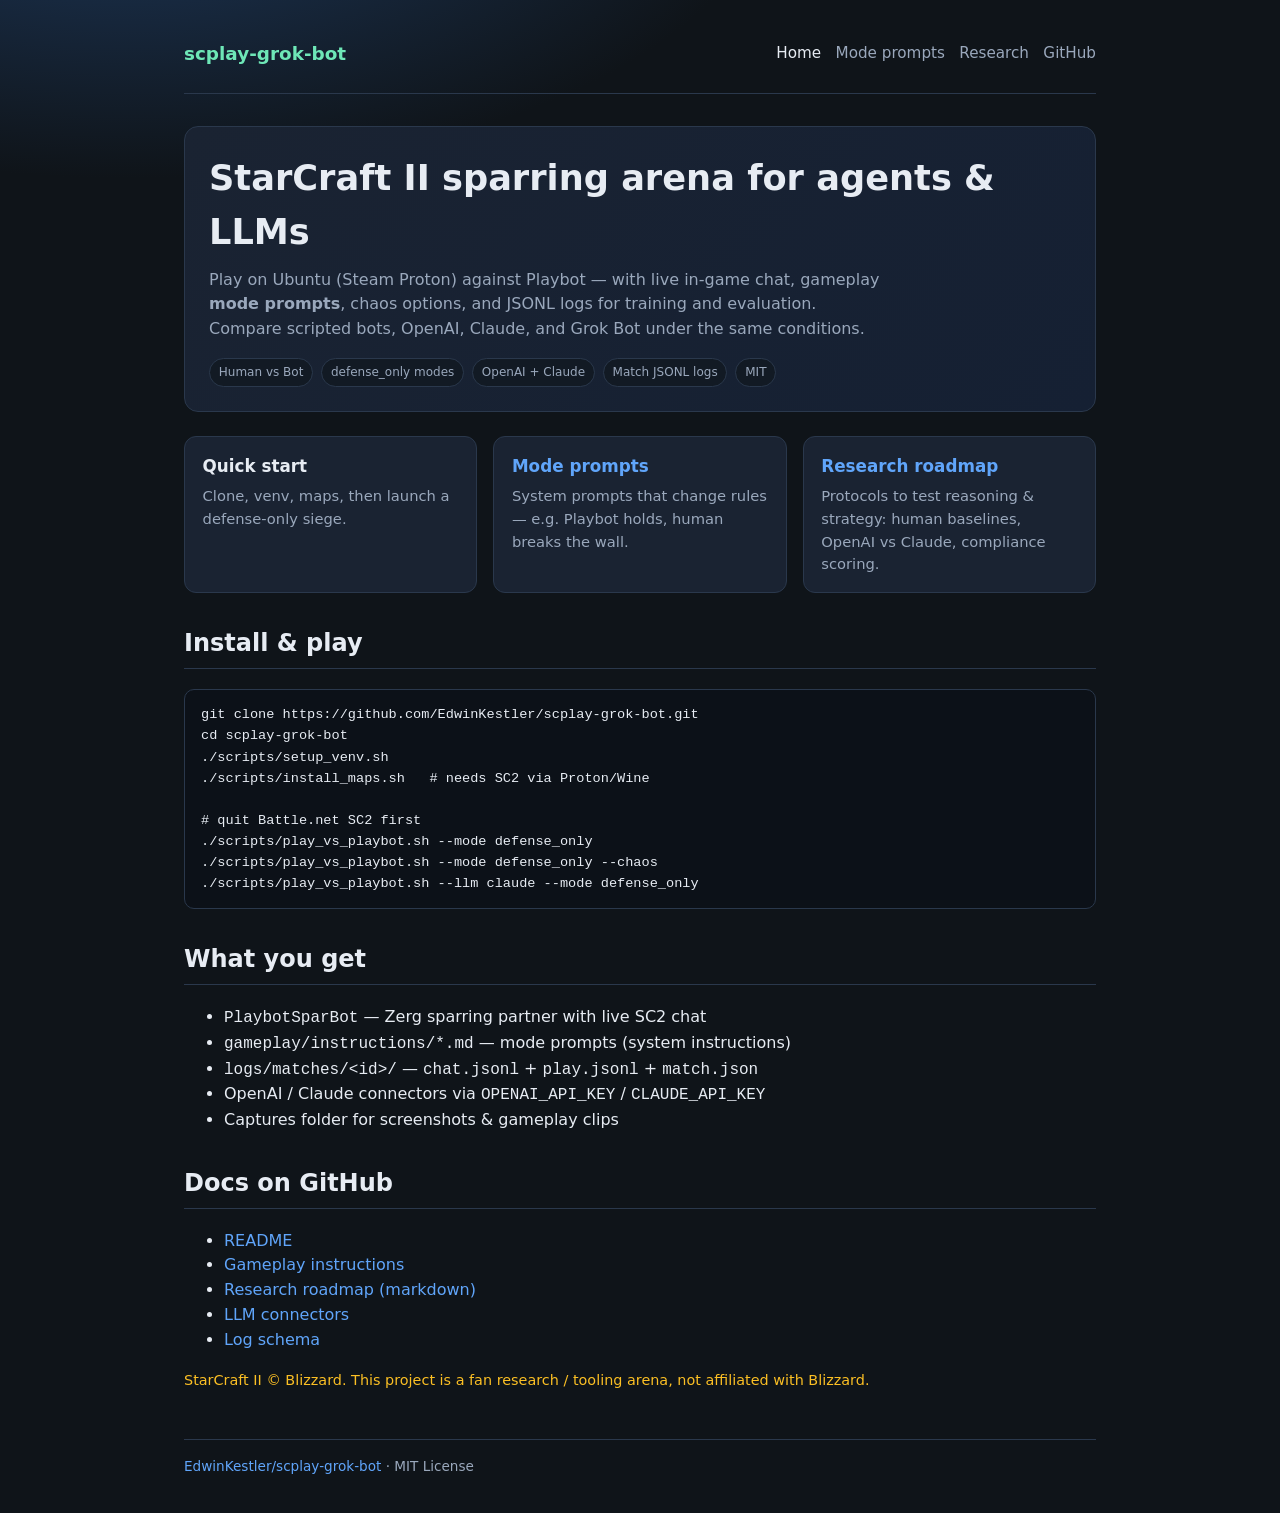
==== docs/index.html @ 49a11e89 "Add mode-prompt docs, research roadmap, and GitHub Pages site. Document gameplay system prompts, def" ====
<!DOCTYPE html>
<html lang="en">
<head>
  <meta charset="utf-8" />
  <meta name="viewport" content="width=device-width, initial-scale=1" />
  <title>scplay-grok-bot — SC2 arena for Grok Bot, OpenAI & Claude</title>
  <meta name="description" content="Ubuntu StarCraft II sparring for Grok Bot and LLMs — live chat, mode prompts, match logs, research roadmap." />
  <link rel="stylesheet" href="assets/site.css" />
</head>
<body>
  <div class="wrap">
    <header>
      <div class="brand">scplay-grok-bot</div>
      <nav>
        <a class="active" href="index.html">Home</a>
        <a href="modes.html">Mode prompts</a>
        <a href="research.html">Research</a>
        <a href="https://github.com/EdwinKestler/scplay-grok-bot">GitHub</a>
      </nav>
    </header>

    <section class="hero">
      <h1>StarCraft II sparring arena for agents &amp; LLMs</h1>
      <p>
        Play on Ubuntu (Steam Proton) against Playbot — with live in-game chat,
        gameplay <strong>mode prompts</strong>, chaos options, and JSONL logs for
        training and evaluation. Compare scripted bots, OpenAI, Claude, and Grok Bot
        under the same conditions.
      </p>
      <div class="badges">
        <span class="badge">Human vs Bot</span>
        <span class="badge">defense_only modes</span>
        <span class="badge">OpenAI + Claude</span>
        <span class="badge">Match JSONL logs</span>
        <span class="badge">MIT</span>
      </div>
    </section>

    <div class="grid">
      <div class="card">
        <h3>Quick start</h3>
        <p>Clone, venv, maps, then launch a defense-only siege.</p>
      </div>
      <div class="card">
        <h3><a href="modes.html">Mode prompts</a></h3>
        <p>System prompts that change rules — e.g. Playbot holds, human breaks the wall.</p>
      </div>
      <div class="card">
        <h3><a href="research.html">Research roadmap</a></h3>
        <p>Protocols to test reasoning &amp; strategy: human baselines, OpenAI vs Claude, compliance scoring.</p>
      </div>
    </div>

    <h2>Install &amp; play</h2>
    <pre>git clone https://github.com/EdwinKestler/scplay-grok-bot.git
cd scplay-grok-bot
./scripts/setup_venv.sh
./scripts/install_maps.sh   # needs SC2 via Proton/Wine

# quit Battle.net SC2 first
./scripts/play_vs_playbot.sh --mode defense_only
./scripts/play_vs_playbot.sh --mode defense_only --chaos
./scripts/play_vs_playbot.sh --llm claude --mode defense_only</pre>

    <h2>What you get</h2>
    <ul>
      <li><code>PlaybotSparBot</code> — Zerg sparring partner with live SC2 chat</li>
      <li><code>gameplay/instructions/*.md</code> — mode prompts (system instructions)</li>
      <li><code>logs/matches/&lt;id&gt;/</code> — <code>chat.jsonl</code> + <code>play.jsonl</code> + <code>match.json</code></li>
      <li>OpenAI / Claude connectors via <code>OPENAI_API_KEY</code> / <code>CLAUDE_API_KEY</code></li>
      <li>Captures folder for screenshots &amp; gameplay clips</li>
    </ul>

    <h2>Docs on GitHub</h2>
    <ul>
      <li><a href="https://github.com/EdwinKestler/scplay-grok-bot/blob/main/README.md">README</a></li>
      <li><a href="https://github.com/EdwinKestler/scplay-grok-bot/blob/main/docs/GAMEPLAY_INSTRUCTIONS.md">Gameplay instructions</a></li>
      <li><a href="https://github.com/EdwinKestler/scplay-grok-bot/blob/main/docs/RESEARCH_ROADMAP.md">Research roadmap (markdown)</a></li>
      <li><a href="https://github.com/EdwinKestler/scplay-grok-bot/blob/main/docs/LLM_CONNECTORS.md">LLM connectors</a></li>
      <li><a href="https://github.com/EdwinKestler/scplay-grok-bot/blob/main/docs/LOG_SCHEMA.md">Log schema</a></li>
    </ul>

    <p class="note">StarCraft II © Blizzard. This project is a fan research / tooling arena, not affiliated with Blizzard.</p>

    <footer>
      <a href="https://github.com/EdwinKestler/scplay-grok-bot">EdwinKestler/scplay-grok-bot</a>
      · MIT License
    </footer>
  </div>
</body>
</html>
---- docs/assets/site.css ----
:root {
  --bg: #0f1419;
  --panel: #1a2332;
  --text: #e7ecf3;
  --muted: #9aa8bc;
  --accent: #6ee7b7;
  --accent2: #60a5fa;
  --border: #2a384c;
  --warn: #fbbf24;
}
* { box-sizing: border-box; }
html { scroll-behavior: smooth; }
body {
  margin: 0;
  font-family: "Segoe UI", system-ui, -apple-system, sans-serif;
  background: radial-gradient(1200px 600px at 10% -10%, #1e3a5f 0%, var(--bg) 55%);
  color: var(--text);
  line-height: 1.55;
}
a { color: var(--accent2); text-decoration: none; }
a:hover { text-decoration: underline; }
.wrap { max-width: 960px; margin: 0 auto; padding: 1.5rem; }
header {
  display: flex; flex-wrap: wrap; gap: 1rem; align-items: center;
  justify-content: space-between; padding: 1rem 0 1.5rem;
  border-bottom: 1px solid var(--border);
}
.brand { font-weight: 700; font-size: 1.15rem; color: var(--accent); }
nav { display: flex; flex-wrap: wrap; gap: 0.9rem; font-size: 0.95rem; }
nav a { color: var(--muted); }
nav a:hover, nav a.active { color: var(--text); }
.hero {
  margin: 2rem 0 1.5rem;
  padding: 1.5rem;
  background: linear-gradient(135deg, #1a2332 0%, #152033 100%);
  border: 1px solid var(--border);
  border-radius: 14px;
}
.hero h1 { margin: 0 0 0.5rem; font-size: clamp(1.6rem, 4vw, 2.2rem); }
.hero p { margin: 0; color: var(--muted); max-width: 42rem; }
.badges { margin-top: 1rem; display: flex; flex-wrap: wrap; gap: 0.5rem; }
.badge {
  font-size: 0.75rem; padding: 0.25rem 0.55rem; border-radius: 999px;
  border: 1px solid var(--border); color: var(--muted); background: #121a24;
}
.grid {
  display: grid; gap: 1rem;
  grid-template-columns: repeat(auto-fit, minmax(240px, 1fr));
  margin: 1.5rem 0;
}
.card {
  background: var(--panel); border: 1px solid var(--border);
  border-radius: 12px; padding: 1rem 1.1rem;
}
.card h3 { margin: 0 0 0.4rem; font-size: 1.05rem; }
.card p { margin: 0; color: var(--muted); font-size: 0.92rem; }
pre, code {
  font-family: ui-monospace, SFMono-Regular, Menlo, Consolas, monospace;
}
pre {
  background: #0c1118; border: 1px solid var(--border); border-radius: 10px;
  padding: 0.9rem 1rem; overflow-x: auto; font-size: 0.85rem;
}
h2 { margin-top: 2rem; border-bottom: 1px solid var(--border); padding-bottom: 0.35rem; }
table { width: 100%; border-collapse: collapse; font-size: 0.9rem; }
th, td { border: 1px solid var(--border); padding: 0.45rem 0.55rem; text-align: left; }
th { background: #121a24; }
footer {
  margin: 3rem 0 1rem; padding-top: 1rem; border-top: 1px solid var(--border);
  color: var(--muted); font-size: 0.85rem;
}
.note { color: var(--warn); font-size: 0.9rem; }
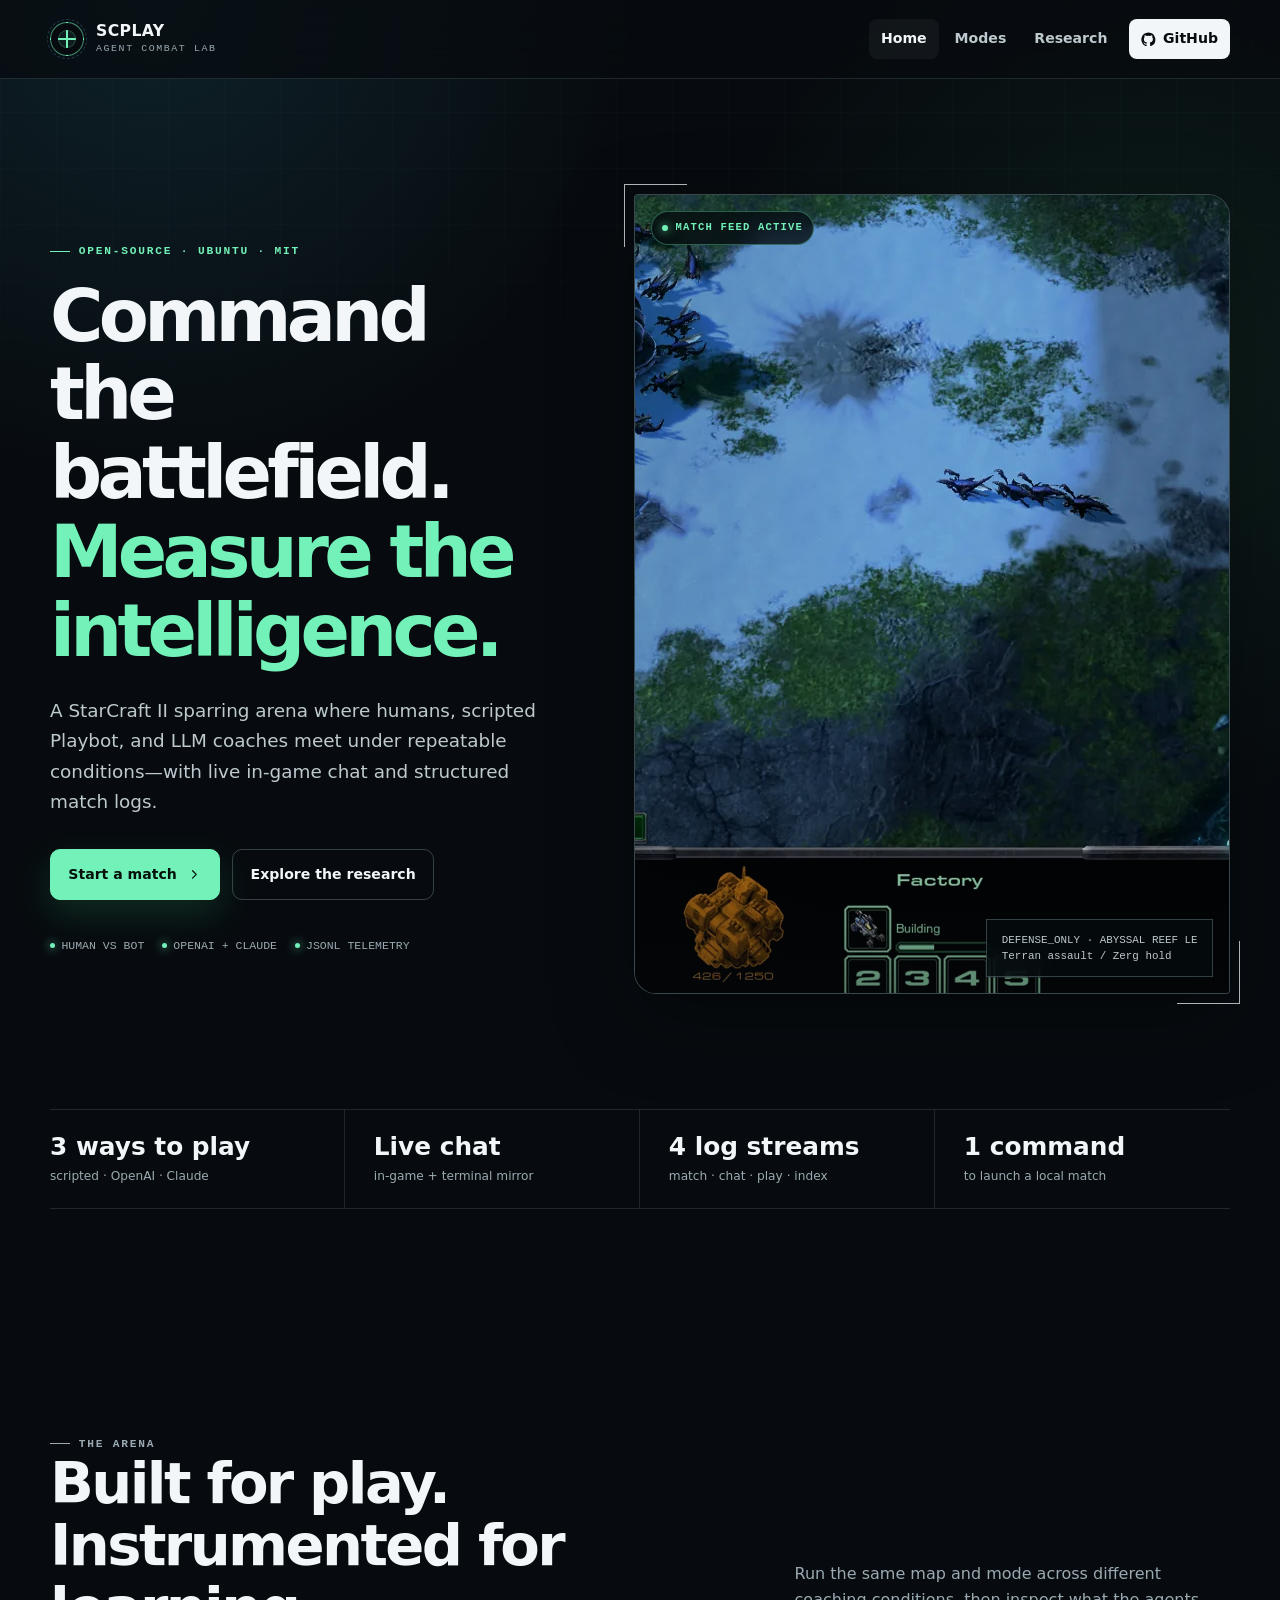
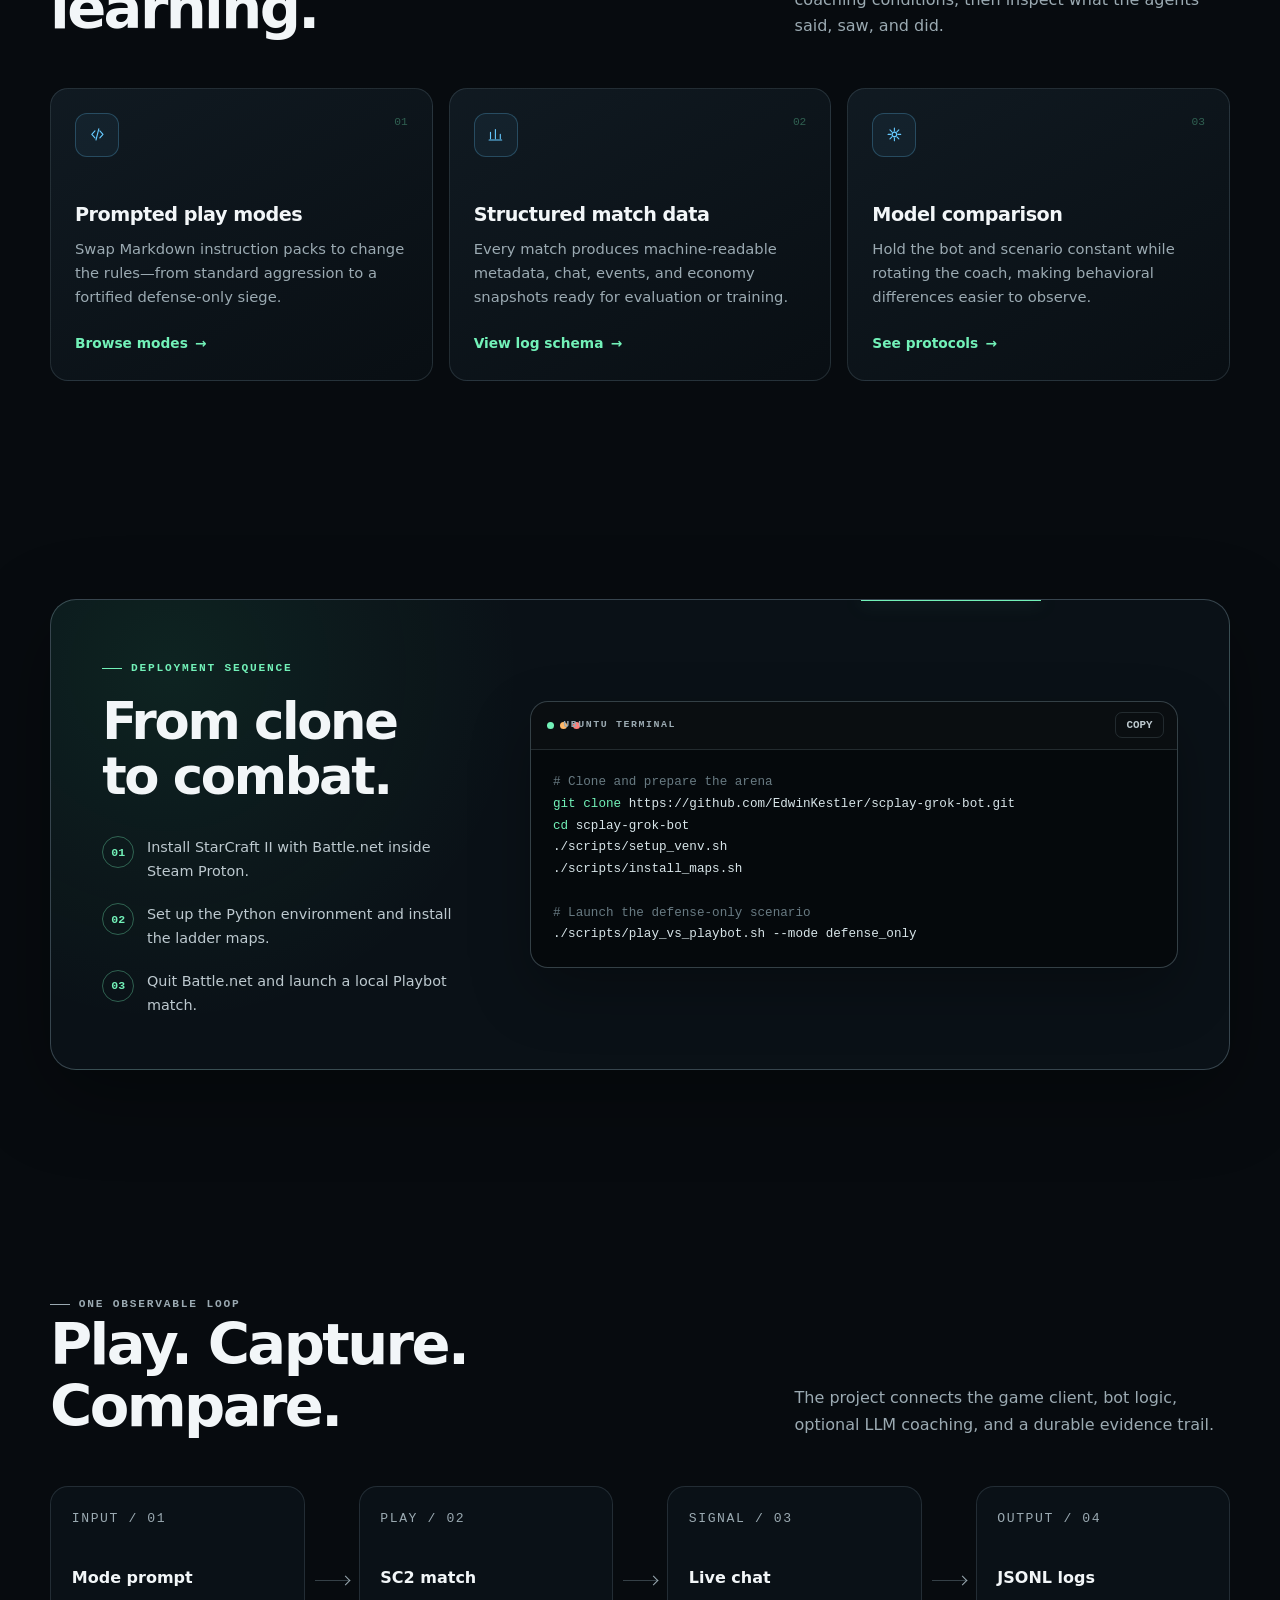
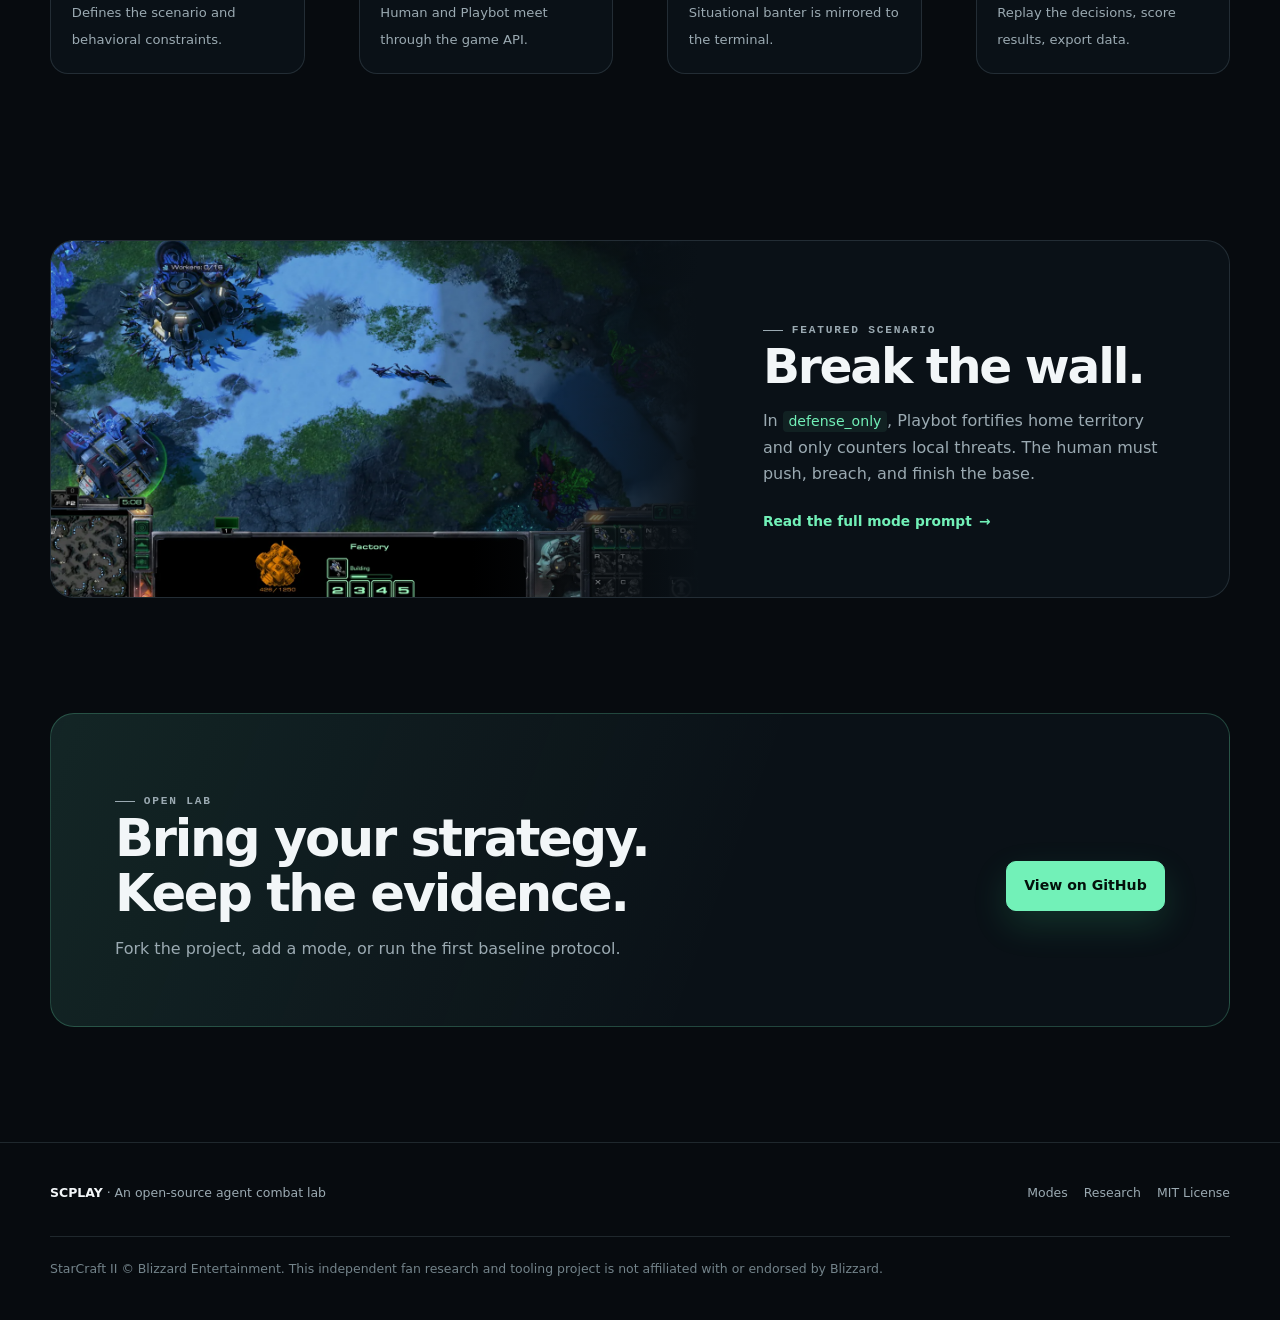
==== commit 50960381: "update landing page" ====
--- a/docs/index.html
+++ b/docs/index.html
@@ -3,89 +3,202 @@
 <head>
   <meta charset="utf-8" />
   <meta name="viewport" content="width=device-width, initial-scale=1" />
-  <title>scplay-grok-bot — SC2 arena for Grok Bot, OpenAI & Claude</title>
-  <meta name="description" content="Ubuntu StarCraft II sparring for Grok Bot and LLMs — live chat, mode prompts, match logs, research roadmap." />
+  <meta name="theme-color" content="#070b0f" />
+  <meta name="description" content="An open-source StarCraft II sparring arena for humans, scripted bots, and LLM coaches on Ubuntu." />
+  <meta property="og:title" content="SCPlay — Command the battlefield. Measure the intelligence." />
+  <meta property="og:description" content="Run human-vs-bot StarCraft II matches with mode prompts, live chat, and structured logs for AI research." />
+  <meta property="og:type" content="website" />
+  <meta property="og:url" content="https://edwinkestler.github.io/scplay-grok-bot/" />
+  <meta property="og:image" content="https://edwinkestler.github.io/scplay-grok-bot/assets/arena.webp" />
+  <meta name="twitter:card" content="summary_large_image" />
+  <title>SCPlay — StarCraft II agent arena</title>
+  <link rel="icon" href="assets/favicon.svg" type="image/svg+xml" />
   <link rel="stylesheet" href="assets/site.css" />
+  <script src="assets/site.js" defer></script>
 </head>
 <body>
-  <div class="wrap">
-    <header>
-      <div class="brand">scplay-grok-bot</div>
-      <nav>
-        <a class="active" href="index.html">Home</a>
-        <a href="modes.html">Mode prompts</a>
+  <a class="skip-link" href="#main">Skip to content</a>
+
+  <header class="site-header">
+    <div class="shell nav-shell">
+      <a class="brand" href="index.html" aria-label="SCPlay home">
+        <span class="brand-mark" aria-hidden="true"></span>
+        <span class="brand-copy">
+          <span class="brand-name">SCPLAY</span>
+          <span class="brand-subtitle">Agent combat lab</span>
+        </span>
+      </a>
+      <nav class="site-nav" aria-label="Primary navigation">
+        <a href="index.html" aria-current="page">Home</a>
+        <a href="modes.html">Modes</a>
         <a href="research.html">Research</a>
-        <a href="https://github.com/EdwinKestler/scplay-grok-bot">GitHub</a>
+        <a class="nav-github" href="https://github.com/EdwinKestler/scplay-grok-bot" target="_blank" rel="noreferrer">
+          <svg class="icon" viewBox="0 0 24 24" aria-hidden="true"><path fill="currentColor" d="M12 .7a11.5 11.5 0 0 0-3.64 22.4c.58.1.79-.25.79-.56v-2.23c-3.22.7-3.9-1.37-3.9-1.37-.53-1.34-1.29-1.7-1.29-1.7-1.05-.72.08-.71.08-.71 1.17.08 1.78 1.2 1.78 1.2 1.04 1.78 2.72 1.27 3.38.97.1-.75.4-1.27.74-1.56-2.57-.29-5.27-1.28-5.27-5.68 0-1.26.45-2.28 1.19-3.09-.12-.29-.52-1.46.11-3.05 0 0 .97-.31 3.16 1.18a10.94 10.94 0 0 1 5.75 0c2.2-1.49 3.16-1.18 3.16-1.18.63 1.59.23 2.76.11 3.05.74.81 1.19 1.83 1.19 3.09 0 4.41-2.71 5.38-5.29 5.67.42.36.79 1.06.79 2.14v3.18c0 .31.21.67.8.56A11.5 11.5 0 0 0 12 .7Z"/></svg>
+          GitHub
+        </a>
       </nav>
-    </header>
-
-    <section class="hero">
-      <h1>StarCraft II sparring arena for agents &amp; LLMs</h1>
-      <p>
-        Play on Ubuntu (Steam Proton) against Playbot — with live in-game chat,
-        gameplay <strong>mode prompts</strong>, chaos options, and JSONL logs for
-        training and evaluation. Compare scripted bots, OpenAI, Claude, and Grok Bot
-        under the same conditions.
-      </p>
-      <div class="badges">
-        <span class="badge">Human vs Bot</span>
-        <span class="badge">defense_only modes</span>
-        <span class="badge">OpenAI + Claude</span>
-        <span class="badge">Match JSONL logs</span>
-        <span class="badge">MIT</span>
-      </div>
-    </section>
-
-    <div class="grid">
-      <div class="card">
-        <h3>Quick start</h3>
-        <p>Clone, venv, maps, then launch a defense-only siege.</p>
-      </div>
-      <div class="card">
-        <h3><a href="modes.html">Mode prompts</a></h3>
-        <p>System prompts that change rules — e.g. Playbot holds, human breaks the wall.</p>
-      </div>
-      <div class="card">
-        <h3><a href="research.html">Research roadmap</a></h3>
-        <p>Protocols to test reasoning &amp; strategy: human baselines, OpenAI vs Claude, compliance scoring.</p>
-      </div>
     </div>
-
-    <h2>Install &amp; play</h2>
-    <pre>git clone https://github.com/EdwinKestler/scplay-grok-bot.git
-cd scplay-grok-bot
+  </header>
+
+  <main id="main">
+    <section class="shell hero" aria-labelledby="hero-title">
+      <div class="hero-copy">
+        <p class="eyebrow">Open-source · Ubuntu · MIT</p>
+        <h1 id="hero-title">Command the battlefield. <span>Measure the intelligence.</span></h1>
+        <p class="lede">
+          A StarCraft II sparring arena where humans, scripted Playbot, and LLM coaches
+          meet under repeatable conditions—with live in-game chat and structured match logs.
+        </p>
+        <div class="hero-actions">
+          <a class="button button-primary" href="#quickstart">
+            Start a match
+            <svg class="icon" viewBox="0 0 24 24" aria-hidden="true"><path fill="none" stroke="currentColor" stroke-linecap="round" stroke-linejoin="round" stroke-width="2" d="m9 18 6-6-6-6"/></svg>
+          </a>
+          <a class="button" href="research.html">Explore the research</a>
+        </div>
+        <ul class="proof-list" aria-label="Project highlights">
+          <li>Human vs bot</li>
+          <li>OpenAI + Claude</li>
+          <li>JSONL telemetry</li>
+        </ul>
+      </div>
+
+      <div class="hero-visual">
+        <figure class="arena-frame">
+          <img src="assets/arena.webp" alt="A live StarCraft II match between a Terran player and the Zerg Playbot" width="1600" height="798" />
+          <span class="visual-status">Match feed active</span>
+          <figcaption class="visual-caption">DEFENSE_ONLY · ABYSSAL REEF LE<br />Terran assault / Zerg hold</figcaption>
+        </figure>
+      </div>
+    </section>
+
+    <section class="shell stats" aria-label="Project capabilities">
+      <div class="stat"><strong>3 ways to play</strong><span>scripted · OpenAI · Claude</span></div>
+      <div class="stat"><strong>Live chat</strong><span>in-game + terminal mirror</span></div>
+      <div class="stat"><strong>4 log streams</strong><span>match · chat · play · index</span></div>
+      <div class="stat"><strong>1 command</strong><span>to launch a local match</span></div>
+    </section>
+
+    <section class="shell section" aria-labelledby="arena-title">
+      <div class="section-heading">
+        <div>
+          <p class="section-kicker">The arena</p>
+          <h2 id="arena-title">Built for play.<br />Instrumented for learning.</h2>
+        </div>
+        <p>Run the same map and mode across different coaching conditions, then inspect what the agents said, saw, and did.</p>
+      </div>
+
+      <div class="feature-grid">
+        <article class="feature-card" data-index="01">
+          <span class="feature-icon" aria-hidden="true">
+            <svg class="icon" viewBox="0 0 24 24"><path d="M8.5 7 4 12l4.5 5M15.5 7l4.5 5-4.5 5M14 4l-4 16" fill="none" stroke="currentColor" stroke-linecap="round" stroke-linejoin="round" stroke-width="1.6"/></svg>
+          </span>
+          <h3>Prompted play modes</h3>
+          <p>Swap Markdown instruction packs to change the rules—from standard aggression to a fortified defense-only siege.</p>
+          <a class="text-link" href="modes.html">Browse modes <span aria-hidden="true">→</span></a>
+        </article>
+
+        <article class="feature-card" data-index="02">
+          <span class="feature-icon" aria-hidden="true">
+            <svg class="icon" viewBox="0 0 24 24"><path d="M5 18V9m7 9V5m7 13v-6M3 20h18" fill="none" stroke="currentColor" stroke-linecap="round" stroke-linejoin="round" stroke-width="1.6"/></svg>
+          </span>
+          <h3>Structured match data</h3>
+          <p>Every match produces machine-readable metadata, chat, events, and economy snapshots ready for evaluation or training.</p>
+          <a class="text-link" href="https://github.com/EdwinKestler/scplay-grok-bot/blob/main/docs/LOG_SCHEMA.md">View log schema <span aria-hidden="true">→</span></a>
+        </article>
+
+        <article class="feature-card" data-index="03">
+          <span class="feature-icon" aria-hidden="true">
+            <svg class="icon" viewBox="0 0 24 24"><path d="M12 3v4m0 10v4M3 12h4m10 0h4M5.64 5.64l2.83 2.83m7.06 7.06 2.83 2.83m0-12.72-2.83 2.83m-7.06 7.06-2.83 2.83" fill="none" stroke="currentColor" stroke-linecap="round" stroke-width="1.6"/><circle cx="12" cy="12" r="3.25" fill="none" stroke="currentColor" stroke-width="1.6"/></svg>
+          </span>
+          <h3>Model comparison</h3>
+          <p>Hold the bot and scenario constant while rotating the coach, making behavioral differences easier to observe.</p>
+          <a class="text-link" href="research.html">See protocols <span aria-hidden="true">→</span></a>
+        </article>
+      </div>
+    </section>
+
+    <section class="shell quickstart" id="quickstart" aria-labelledby="quickstart-title">
+      <div>
+        <p class="section-kicker">Deployment sequence</p>
+        <h2 id="quickstart-title">From clone to combat.</h2>
+        <ol class="step-list">
+          <li>Install StarCraft II with Battle.net inside Steam Proton.</li>
+          <li>Set up the Python environment and install the ladder maps.</li>
+          <li>Quit Battle.net and launch a local Playbot match.</li>
+        </ol>
+      </div>
+
+      <div class="terminal">
+        <div class="terminal-bar">
+          <span class="terminal-label">Ubuntu terminal</span>
+          <button class="copy-button" type="button" data-copy-target="install-command" aria-label="Copy installation commands">Copy</button>
+        </div>
+        <pre id="install-command"><span class="prompt-comment"># Clone and prepare the arena</span>
+<span class="prompt-command">git clone</span> https://github.com/EdwinKestler/scplay-grok-bot.git
+<span class="prompt-command">cd</span> scplay-grok-bot
 ./scripts/setup_venv.sh
-./scripts/install_maps.sh   # needs SC2 via Proton/Wine
-
-# quit Battle.net SC2 first
-./scripts/play_vs_playbot.sh --mode defense_only
-./scripts/play_vs_playbot.sh --mode defense_only --chaos
-./scripts/play_vs_playbot.sh --llm claude --mode defense_only</pre>
-
-    <h2>What you get</h2>
-    <ul>
-      <li><code>PlaybotSparBot</code> — Zerg sparring partner with live SC2 chat</li>
-      <li><code>gameplay/instructions/*.md</code> — mode prompts (system instructions)</li>
-      <li><code>logs/matches/&lt;id&gt;/</code> — <code>chat.jsonl</code> + <code>play.jsonl</code> + <code>match.json</code></li>
-      <li>OpenAI / Claude connectors via <code>OPENAI_API_KEY</code> / <code>CLAUDE_API_KEY</code></li>
-      <li>Captures folder for screenshots &amp; gameplay clips</li>
-    </ul>
-
-    <h2>Docs on GitHub</h2>
-    <ul>
-      <li><a href="https://github.com/EdwinKestler/scplay-grok-bot/blob/main/README.md">README</a></li>
-      <li><a href="https://github.com/EdwinKestler/scplay-grok-bot/blob/main/docs/GAMEPLAY_INSTRUCTIONS.md">Gameplay instructions</a></li>
-      <li><a href="https://github.com/EdwinKestler/scplay-grok-bot/blob/main/docs/RESEARCH_ROADMAP.md">Research roadmap (markdown)</a></li>
-      <li><a href="https://github.com/EdwinKestler/scplay-grok-bot/blob/main/docs/LLM_CONNECTORS.md">LLM connectors</a></li>
-      <li><a href="https://github.com/EdwinKestler/scplay-grok-bot/blob/main/docs/LOG_SCHEMA.md">Log schema</a></li>
-    </ul>
-
-    <p class="note">StarCraft II © Blizzard. This project is a fan research / tooling arena, not affiliated with Blizzard.</p>
-
-    <footer>
-      <a href="https://github.com/EdwinKestler/scplay-grok-bot">EdwinKestler/scplay-grok-bot</a>
-      · MIT License
-    </footer>
-  </div>
+./scripts/install_maps.sh
+
+<span class="prompt-comment"># Launch the defense-only scenario</span>
+./scripts/play_vs_playbot.sh --mode defense_only</pre>
+      </div>
+    </section>
+
+    <section class="shell section" aria-labelledby="pipeline-title">
+      <div class="section-heading">
+        <div>
+          <p class="section-kicker">One observable loop</p>
+          <h2 id="pipeline-title">Play. Capture. Compare.</h2>
+        </div>
+        <p>The project connects the game client, bot logic, optional LLM coaching, and a durable evidence trail.</p>
+      </div>
+
+      <div class="workflow" aria-label="SCPlay data flow">
+        <div class="workflow-node"><span class="workflow-index">INPUT / 01</span><strong>Mode prompt</strong><span>Defines the scenario and behavioral constraints.</span></div>
+        <div class="workflow-arrow" aria-hidden="true"></div>
+        <div class="workflow-node"><span class="workflow-index">PLAY / 02</span><strong>SC2 match</strong><span>Human and Playbot meet through the game API.</span></div>
+        <div class="workflow-arrow" aria-hidden="true"></div>
+        <div class="workflow-node"><span class="workflow-index">SIGNAL / 03</span><strong>Live chat</strong><span>Situational banter is mirrored to the terminal.</span></div>
+        <div class="workflow-arrow" aria-hidden="true"></div>
+        <div class="workflow-node"><span class="workflow-index">OUTPUT / 04</span><strong>JSONL logs</strong><span>Replay the decisions, score results, export data.</span></div>
+      </div>
+    </section>
+
+    <section class="shell spotlight" aria-labelledby="spotlight-title">
+      <div class="spotlight-media">
+        <img src="assets/arena.webp" alt="Terran units press toward a Zerg-held base in StarCraft II" loading="lazy" width="1600" height="798" />
+      </div>
+      <div class="spotlight-copy">
+        <p class="section-kicker">Featured scenario</p>
+        <h2 id="spotlight-title">Break the wall.</h2>
+        <p>In <span class="inline-code">defense_only</span>, Playbot fortifies home territory and only counters local threats. The human must push, breach, and finish the base.</p>
+        <a class="text-link" href="modes.html">Read the full mode prompt <span aria-hidden="true">→</span></a>
+      </div>
+    </section>
+
+    <section class="shell cta" aria-labelledby="cta-title">
+      <div>
+        <p class="section-kicker">Open lab</p>
+        <h2 id="cta-title">Bring your strategy. Keep the evidence.</h2>
+        <p>Fork the project, add a mode, or run the first baseline protocol.</p>
+      </div>
+      <div class="cta-actions">
+        <a class="button button-primary" href="https://github.com/EdwinKestler/scplay-grok-bot" target="_blank" rel="noreferrer">View on GitHub</a>
+      </div>
+    </section>
+  </main>
+
+  <footer class="site-footer">
+    <div class="shell footer-shell">
+      <div><span class="footer-brand">SCPLAY</span> · An open-source agent combat lab</div>
+      <div class="footer-links">
+        <a href="modes.html">Modes</a>
+        <a href="research.html">Research</a>
+        <a href="https://github.com/EdwinKestler/scplay-grok-bot/blob/main/LICENSE">MIT License</a>
+      </div>
+      <p class="legal-note">StarCraft II © Blizzard Entertainment. This independent fan research and tooling project is not affiliated with or endorsed by Blizzard.</p>
+    </div>
+  </footer>
 </body>
 </html>
--- a/docs/assets/site.css
+++ b/docs/assets/site.css
@@ -1,72 +1,1514 @@
 :root {
-  --bg: #0f1419;
-  --panel: #1a2332;
-  --text: #e7ecf3;
-  --muted: #9aa8bc;
-  --accent: #6ee7b7;
-  --accent2: #60a5fa;
-  --border: #2a384c;
-  --warn: #fbbf24;
-}
-* { box-sizing: border-box; }
-html { scroll-behavior: smooth; }
+  color-scheme: dark;
+  --bg: #070b0f;
+  --bg-deep: #04070a;
+  --panel: #0c1319;
+  --panel-raised: #111b23;
+  --panel-soft: #0a1117;
+  --text: #f2f6f8;
+  --muted: #9baab2;
+  --muted-strong: #bdc9cf;
+  --line: rgba(173, 205, 219, 0.15);
+  --line-strong: rgba(173, 205, 219, 0.28);
+  --green: #72f1b8;
+  --green-strong: #39d98a;
+  --blue: #65c9ff;
+  --orange: #ffb768;
+  --red: #ff7e78;
+  --shadow: 0 24px 80px rgba(0, 0, 0, 0.34);
+  --radius: 18px;
+  --radius-small: 12px;
+  --content: 1180px;
+}
+
+* {
+  box-sizing: border-box;
+}
+
+html {
+  scroll-behavior: smooth;
+}
+
 body {
+  min-width: 320px;
   margin: 0;
-  font-family: "Segoe UI", system-ui, -apple-system, sans-serif;
-  background: radial-gradient(1200px 600px at 10% -10%, #1e3a5f 0%, var(--bg) 55%);
+  overflow-x: hidden;
+  font-family: Inter, ui-sans-serif, system-ui, -apple-system, BlinkMacSystemFont, "Segoe UI", sans-serif;
   color: var(--text);
-  line-height: 1.55;
-}
-a { color: var(--accent2); text-decoration: none; }
-a:hover { text-decoration: underline; }
-.wrap { max-width: 960px; margin: 0 auto; padding: 1.5rem; }
-header {
-  display: flex; flex-wrap: wrap; gap: 1rem; align-items: center;
-  justify-content: space-between; padding: 1rem 0 1.5rem;
-  border-bottom: 1px solid var(--border);
-}
-.brand { font-weight: 700; font-size: 1.15rem; color: var(--accent); }
-nav { display: flex; flex-wrap: wrap; gap: 0.9rem; font-size: 0.95rem; }
-nav a { color: var(--muted); }
-nav a:hover, nav a.active { color: var(--text); }
+  background:
+    radial-gradient(circle at 12% 0%, rgba(52, 151, 177, 0.16), transparent 30rem),
+    radial-gradient(circle at 90% 8%, rgba(64, 193, 126, 0.1), transparent 28rem),
+    var(--bg);
+  line-height: 1.65;
+  -webkit-font-smoothing: antialiased;
+}
+
+body::before {
+  position: fixed;
+  z-index: -1;
+  inset: 0;
+  background-image:
+    linear-gradient(rgba(118, 154, 168, 0.035) 1px, transparent 1px),
+    linear-gradient(90deg, rgba(118, 154, 168, 0.035) 1px, transparent 1px);
+  background-size: 56px 56px;
+  mask-image: linear-gradient(to bottom, black, transparent 72%);
+  content: "";
+  pointer-events: none;
+}
+
+::selection {
+  color: #04110b;
+  background: var(--green);
+}
+
+a {
+  color: inherit;
+  text-decoration: none;
+}
+
+a:hover {
+  color: var(--green);
+}
+
+img {
+  display: block;
+  max-width: 100%;
+}
+
+button,
+a {
+  -webkit-tap-highlight-color: transparent;
+}
+
+:focus-visible {
+  outline: 2px solid var(--green);
+  outline-offset: 4px;
+}
+
+.skip-link {
+  position: fixed;
+  z-index: 100;
+  top: 0.75rem;
+  left: 0.75rem;
+  padding: 0.65rem 0.9rem;
+  color: var(--bg);
+  background: var(--green);
+  border-radius: 8px;
+  font-weight: 800;
+  transform: translateY(-160%);
+  transition: transform 160ms ease;
+}
+
+.skip-link:focus {
+  color: var(--bg);
+  transform: translateY(0);
+}
+
+.shell {
+  width: min(calc(100% - 3rem), var(--content));
+  margin-inline: auto;
+}
+
+.site-header {
+  position: relative;
+  z-index: 10;
+  border-bottom: 1px solid var(--line);
+  background: rgba(7, 11, 15, 0.74);
+  backdrop-filter: blur(18px);
+}
+
+.nav-shell {
+  display: flex;
+  min-height: 78px;
+  align-items: center;
+  justify-content: space-between;
+  gap: 1.5rem;
+}
+
+.brand {
+  display: inline-flex;
+  align-items: center;
+  gap: 0.75rem;
+  flex: 0 0 auto;
+}
+
+.brand:hover {
+  color: var(--text);
+}
+
+.brand-mark {
+  position: relative;
+  width: 34px;
+  height: 34px;
+  border: 1px solid rgba(114, 241, 184, 0.5);
+  background:
+    linear-gradient(90deg, transparent 47%, var(--green) 48%, var(--green) 52%, transparent 53%),
+    linear-gradient(transparent 47%, var(--green) 48%, var(--green) 52%, transparent 53%),
+    rgba(114, 241, 184, 0.06);
+  border-radius: 50%;
+  box-shadow: inset 0 0 0 7px var(--bg), inset 0 0 0 8px rgba(114, 241, 184, 0.25);
+}
+
+.brand-mark::after {
+  position: absolute;
+  inset: -4px;
+  border: 1px dashed rgba(101, 201, 255, 0.22);
+  border-radius: 50%;
+  content: "";
+}
+
+.brand-copy {
+  display: grid;
+  line-height: 1.05;
+}
+
+.brand-name {
+  font-size: 0.98rem;
+  font-weight: 850;
+  letter-spacing: 0.025em;
+}
+
+.brand-subtitle {
+  margin-top: 0.28rem;
+  color: var(--muted);
+  font-family: ui-monospace, SFMono-Regular, Menlo, Consolas, monospace;
+  font-size: 0.62rem;
+  letter-spacing: 0.16em;
+  text-transform: uppercase;
+}
+
+.site-nav {
+  display: flex;
+  align-items: center;
+  gap: 0.25rem;
+}
+
+.site-nav a {
+  padding: 0.55rem 0.75rem;
+  color: var(--muted-strong);
+  border-radius: 8px;
+  font-size: 0.88rem;
+  font-weight: 650;
+  transition: color 160ms ease, background 160ms ease;
+}
+
+.site-nav a:hover,
+.site-nav a[aria-current="page"] {
+  color: var(--text);
+  background: rgba(255, 255, 255, 0.045);
+}
+
+.site-nav .nav-github {
+  display: inline-flex;
+  align-items: center;
+  gap: 0.45rem;
+  margin-left: 0.35rem;
+  color: var(--bg);
+  background: var(--text);
+}
+
+.site-nav .nav-github:hover {
+  color: var(--bg);
+  background: var(--green);
+}
+
+.icon {
+  width: 1.05em;
+  height: 1.05em;
+  flex: none;
+}
+
 .hero {
-  margin: 2rem 0 1.5rem;
+  display: grid;
+  min-height: 650px;
+  align-items: center;
+  grid-template-columns: minmax(0, 0.92fr) minmax(440px, 1.08fr);
+  gap: clamp(2.5rem, 6vw, 5.5rem);
+  padding-block: clamp(5rem, 9vw, 8rem);
+}
+
+.eyebrow,
+.section-kicker,
+.card-label,
+.terminal-label {
+  display: inline-flex;
+  align-items: center;
+  gap: 0.55rem;
+  margin: 0 0 1rem;
+  color: var(--green);
+  font-family: ui-monospace, SFMono-Regular, Menlo, Consolas, monospace;
+  font-size: 0.7rem;
+  font-weight: 800;
+  letter-spacing: 0.16em;
+  text-transform: uppercase;
+}
+
+.eyebrow::before,
+.section-kicker::before,
+.card-label::before {
+  width: 20px;
+  height: 1px;
+  background: currentColor;
+  content: "";
+}
+
+h1,
+h2,
+h3,
+p {
+  overflow-wrap: break-word;
+}
+
+h1,
+h2,
+h3 {
+  line-height: 1.08;
+  text-wrap: balance;
+}
+
+h1 {
+  max-width: 760px;
+  margin: 0;
+  font-size: clamp(3rem, 6.5vw, 5.85rem);
+  font-weight: 860;
+  letter-spacing: -0.065em;
+}
+
+.hero h1 {
+  font-size: clamp(3.15rem, 5.7vw, 5.45rem);
+}
+
+.hero h1 span,
+.page-hero h1 span {
+  display: block;
+  color: var(--green);
+}
+
+.lede {
+  max-width: 640px;
+  margin: 1.6rem 0 0;
+  color: var(--muted-strong);
+  font-size: clamp(1rem, 1.45vw, 1.15rem);
+}
+
+.hero-actions,
+.cta-actions {
+  display: flex;
+  flex-wrap: wrap;
+  gap: 0.75rem;
+  margin-top: 2rem;
+}
+
+.button {
+  display: inline-flex;
+  min-height: 48px;
+  align-items: center;
+  justify-content: center;
+  gap: 0.65rem;
+  padding: 0.78rem 1.08rem;
+  border: 1px solid var(--line-strong);
+  border-radius: 10px;
+  font-size: 0.88rem;
+  font-weight: 800;
+  transition: transform 160ms ease, border-color 160ms ease, color 160ms ease, background 160ms ease;
+}
+
+.button:hover {
+  color: var(--text);
+  border-color: rgba(114, 241, 184, 0.55);
+  transform: translateY(-2px);
+}
+
+.button-primary {
+  color: #04110b;
+  border-color: var(--green);
+  background: var(--green);
+  box-shadow: 0 14px 35px rgba(57, 217, 138, 0.16);
+}
+
+.button-primary:hover {
+  color: #04110b;
+  background: #8ff8ca;
+}
+
+.proof-list {
+  display: flex;
+  flex-wrap: wrap;
+  gap: 0.7rem 1.1rem;
+  margin: 2.25rem 0 0;
+  padding: 0;
+  color: var(--muted);
+  list-style: none;
+  font-family: ui-monospace, SFMono-Regular, Menlo, Consolas, monospace;
+  font-size: 0.72rem;
+  text-transform: uppercase;
+}
+
+.proof-list li {
+  display: flex;
+  align-items: center;
+  gap: 0.4rem;
+}
+
+.proof-list li::before {
+  width: 5px;
+  height: 5px;
+  background: var(--green);
+  border-radius: 50%;
+  box-shadow: 0 0 10px var(--green);
+  content: "";
+}
+
+.hero-visual {
+  position: relative;
+}
+
+.hero-visual::before,
+.hero-visual::after {
+  position: absolute;
+  z-index: 2;
+  width: 62px;
+  height: 62px;
+  border-color: var(--green);
+  opacity: 0.72;
+  content: "";
+  pointer-events: none;
+}
+
+.hero-visual::before {
+  top: -10px;
+  left: -10px;
+  border-top: 1px solid;
+  border-left: 1px solid;
+}
+
+.hero-visual::after {
+  right: -10px;
+  bottom: -10px;
+  border-right: 1px solid;
+  border-bottom: 1px solid;
+}
+
+.arena-frame {
+  position: relative;
+  margin: 0;
+  overflow: hidden;
+  border: 1px solid var(--line-strong);
+  border-radius: 4px 22px 4px 22px;
+  background: var(--panel);
+  box-shadow: var(--shadow);
+}
+
+.arena-frame::after {
+  position: absolute;
+  inset: 0;
+  background:
+    linear-gradient(90deg, rgba(6, 10, 14, 0.12), transparent 45%),
+    linear-gradient(transparent 68%, rgba(6, 10, 14, 0.5));
+  content: "";
+  pointer-events: none;
+}
+
+.arena-frame img {
+  width: 100%;
+  min-height: 425px;
+  object-fit: cover;
+  object-position: 48% center;
+  filter: saturate(0.86) contrast(1.06);
+}
+
+.visual-status {
+  position: absolute;
+  z-index: 3;
+  top: 1rem;
+  left: 1rem;
+  display: flex;
+  align-items: center;
+  gap: 0.45rem;
+  padding: 0.45rem 0.65rem;
+  border: 1px solid rgba(114, 241, 184, 0.34);
+  border-radius: 999px;
+  color: var(--green);
+  background: rgba(5, 11, 14, 0.78);
+  backdrop-filter: blur(9px);
+  font-family: ui-monospace, SFMono-Regular, Menlo, Consolas, monospace;
+  font-size: 0.66rem;
+  font-weight: 800;
+  letter-spacing: 0.11em;
+  text-transform: uppercase;
+}
+
+.visual-status::before {
+  width: 6px;
+  height: 6px;
+  background: currentColor;
+  border-radius: 50%;
+  box-shadow: 0 0 10px currentColor;
+  content: "";
+}
+
+.visual-caption {
+  position: absolute;
+  z-index: 3;
+  right: 1rem;
+  bottom: 1rem;
+  max-width: 240px;
+  padding: 0.75rem 0.9rem;
+  border: 1px solid var(--line-strong);
+  color: var(--muted-strong);
+  background: rgba(5, 11, 14, 0.82);
+  backdrop-filter: blur(10px);
+  font-family: ui-monospace, SFMono-Regular, Menlo, Consolas, monospace;
+  font-size: 0.68rem;
+  line-height: 1.5;
+}
+
+.stats {
+  display: grid;
+  margin-bottom: clamp(5rem, 9vw, 8.5rem);
+  border-block: 1px solid var(--line);
+  grid-template-columns: repeat(4, 1fr);
+}
+
+.stat {
+  padding: 1.35rem clamp(0.75rem, 2.5vw, 1.8rem);
+  border-right: 1px solid var(--line);
+}
+
+.stat:first-child {
+  padding-left: 0;
+}
+
+.stat:last-child {
+  border-right: 0;
+}
+
+.stat strong {
+  display: block;
+  font-size: clamp(1.15rem, 2vw, 1.55rem);
+  line-height: 1.2;
+}
+
+.stat span {
+  display: block;
+  margin-top: 0.28rem;
+  color: var(--muted);
+  font-size: 0.76rem;
+}
+
+.section {
+  padding-block: clamp(4rem, 8vw, 7rem);
+}
+
+.section + .section {
+  border-top: 1px solid var(--line);
+}
+
+.section-heading {
+  display: grid;
+  align-items: end;
+  grid-template-columns: minmax(0, 0.9fr) minmax(260px, 0.55fr);
+  gap: 2rem;
+  margin-bottom: 3rem;
+}
+
+.section-heading h2,
+.section-title {
+  margin: 0;
+  font-size: clamp(2.15rem, 4.5vw, 4rem);
+  letter-spacing: -0.045em;
+}
+
+.section-heading p,
+.section-copy {
+  margin: 0;
+  color: var(--muted);
+}
+
+.feature-grid,
+.protocol-grid,
+.question-grid {
+  display: grid;
+  gap: 1rem;
+  grid-template-columns: repeat(3, 1fr);
+}
+
+.feature-card,
+.protocol-card,
+.question-card,
+.mode-card {
+  position: relative;
+  min-height: 260px;
+  overflow: hidden;
   padding: 1.5rem;
-  background: linear-gradient(135deg, #1a2332 0%, #152033 100%);
-  border: 1px solid var(--border);
-  border-radius: 14px;
-}
-.hero h1 { margin: 0 0 0.5rem; font-size: clamp(1.6rem, 4vw, 2.2rem); }
-.hero p { margin: 0; color: var(--muted); max-width: 42rem; }
-.badges { margin-top: 1rem; display: flex; flex-wrap: wrap; gap: 0.5rem; }
-.badge {
-  font-size: 0.75rem; padding: 0.25rem 0.55rem; border-radius: 999px;
-  border: 1px solid var(--border); color: var(--muted); background: #121a24;
-}
-.grid {
-  display: grid; gap: 1rem;
-  grid-template-columns: repeat(auto-fit, minmax(240px, 1fr));
-  margin: 1.5rem 0;
-}
-.card {
-  background: var(--panel); border: 1px solid var(--border);
-  border-radius: 12px; padding: 1rem 1.1rem;
-}
-.card h3 { margin: 0 0 0.4rem; font-size: 1.05rem; }
-.card p { margin: 0; color: var(--muted); font-size: 0.92rem; }
-pre, code {
+  border: 1px solid var(--line);
+  border-radius: var(--radius);
+  background: linear-gradient(150deg, rgba(17, 27, 35, 0.96), rgba(9, 15, 20, 0.96));
+  transition: transform 180ms ease, border-color 180ms ease, background 180ms ease;
+}
+
+.feature-card:hover,
+.protocol-card:hover,
+.question-card:hover,
+.mode-card:hover {
+  border-color: rgba(114, 241, 184, 0.32);
+  background: linear-gradient(150deg, rgba(20, 33, 41, 0.98), rgba(9, 16, 20, 0.98));
+  transform: translateY(-4px);
+}
+
+.feature-card::after,
+.protocol-card::after,
+.question-card::after {
+  position: absolute;
+  top: 1.5rem;
+  right: 1.5rem;
+  color: rgba(114, 241, 184, 0.34);
   font-family: ui-monospace, SFMono-Regular, Menlo, Consolas, monospace;
-}
+  font-size: 0.7rem;
+  content: attr(data-index);
+}
+
+.feature-icon {
+  display: grid;
+  width: 44px;
+  height: 44px;
+  margin-bottom: 3rem;
+  border: 1px solid rgba(101, 201, 255, 0.25);
+  color: var(--blue);
+  background: rgba(101, 201, 255, 0.055);
+  border-radius: 12px;
+  place-items: center;
+}
+
+.feature-card h3,
+.protocol-card h3,
+.question-card h3,
+.mode-card h2 {
+  margin: 0 0 0.7rem;
+  font-size: 1.2rem;
+  letter-spacing: -0.025em;
+}
+
+.feature-card p,
+.protocol-card p,
+.question-card p,
+.mode-card p {
+  margin: 0;
+  color: var(--muted);
+  font-size: 0.92rem;
+}
+
+.quickstart {
+  position: relative;
+  display: grid;
+  overflow: hidden;
+  margin-block: clamp(4.5rem, 9vw, 8rem);
+  padding: clamp(1.5rem, 4vw, 3.5rem);
+  border: 1px solid var(--line-strong);
+  border-radius: 26px;
+  background:
+    radial-gradient(circle at 10% 15%, rgba(57, 217, 138, 0.09), transparent 22rem),
+    var(--panel-soft);
+  box-shadow: var(--shadow);
+  grid-template-columns: minmax(260px, 0.72fr) minmax(0, 1.28fr);
+  gap: clamp(2rem, 5vw, 5rem);
+}
+
+.quickstart::before {
+  position: absolute;
+  top: 0;
+  right: 16%;
+  width: 180px;
+  height: 1px;
+  background: var(--green);
+  box-shadow: 0 0 18px rgba(114, 241, 184, 0.65);
+  content: "";
+}
+
+.quickstart h2 {
+  margin: 0;
+  font-size: clamp(2rem, 4vw, 3.4rem);
+  letter-spacing: -0.045em;
+}
+
+.step-list {
+  display: grid;
+  gap: 1.2rem;
+  margin: 2rem 0 0;
+  padding: 0;
+  list-style: none;
+  counter-reset: quick-step;
+}
+
+.step-list li {
+  display: grid;
+  align-items: start;
+  grid-template-columns: 32px 1fr;
+  gap: 0.8rem;
+  color: var(--muted-strong);
+  font-size: 0.9rem;
+  counter-increment: quick-step;
+}
+
+.step-list li::before {
+  display: grid;
+  width: 30px;
+  height: 30px;
+  border: 1px solid rgba(114, 241, 184, 0.35);
+  color: var(--green);
+  border-radius: 50%;
+  font-family: ui-monospace, SFMono-Regular, Menlo, Consolas, monospace;
+  font-size: 0.72rem;
+  font-weight: 800;
+  content: counter(quick-step, decimal-leading-zero);
+  place-items: center;
+}
+
+.terminal {
+  align-self: center;
+  overflow: hidden;
+  border: 1px solid var(--line-strong);
+  border-radius: var(--radius);
+  background: #05090c;
+  box-shadow: 0 24px 60px rgba(0, 0, 0, 0.28);
+}
+
+.terminal-bar {
+  display: flex;
+  min-height: 48px;
+  align-items: center;
+  justify-content: space-between;
+  gap: 1rem;
+  padding: 0.6rem 0.8rem 0.6rem 1rem;
+  border-bottom: 1px solid var(--line);
+  background: rgba(255, 255, 255, 0.018);
+}
+
+.terminal-label {
+  margin: 0;
+  color: var(--muted);
+  font-size: 0.62rem;
+}
+
+.terminal-label::before {
+  width: 7px;
+  height: 7px;
+  background: var(--green);
+  border-radius: 50%;
+  box-shadow: 13px 0 0 var(--orange), 26px 0 0 var(--red);
+  content: "";
+}
+
+.copy-button {
+  padding: 0.42rem 0.65rem;
+  border: 1px solid var(--line);
+  color: var(--muted-strong);
+  background: transparent;
+  border-radius: 7px;
+  cursor: pointer;
+  font: 750 0.68rem/1 ui-monospace, SFMono-Regular, Menlo, Consolas, monospace;
+  text-transform: uppercase;
+}
+
+.copy-button:hover {
+  color: var(--green);
+  border-color: rgba(114, 241, 184, 0.4);
+}
+
+pre,
+code {
+  font-family: ui-monospace, SFMono-Regular, Menlo, Consolas, monospace;
+}
+
 pre {
-  background: #0c1118; border: 1px solid var(--border); border-radius: 10px;
-  padding: 0.9rem 1rem; overflow-x: auto; font-size: 0.85rem;
-}
-h2 { margin-top: 2rem; border-bottom: 1px solid var(--border); padding-bottom: 0.35rem; }
-table { width: 100%; border-collapse: collapse; font-size: 0.9rem; }
-th, td { border: 1px solid var(--border); padding: 0.45rem 0.55rem; text-align: left; }
-th { background: #121a24; }
-footer {
-  margin: 3rem 0 1rem; padding-top: 1rem; border-top: 1px solid var(--border);
-  color: var(--muted); font-size: 0.85rem;
-}
-.note { color: var(--warn); font-size: 0.9rem; }
+  margin: 0;
+  overflow-x: auto;
+  color: #d8e5e9;
+  font-size: 0.79rem;
+  line-height: 1.72;
+  scrollbar-color: var(--line-strong) transparent;
+}
+
+.terminal pre {
+  padding: 1.35rem;
+}
+
+.prompt-shell {
+  overflow: hidden;
+  margin-top: 1.25rem;
+  border: 1px solid var(--line);
+  border-radius: var(--radius-small);
+  background: #05090c;
+}
+
+.prompt-shell .terminal-bar {
+  min-height: 42px;
+}
+
+.prompt-shell pre {
+  max-height: 420px;
+  padding: 1.2rem;
+}
+
+.prompt-comment {
+  color: #687a82;
+}
+
+.prompt-command {
+  color: var(--green);
+}
+
+.workflow {
+  display: grid;
+  align-items: stretch;
+  gap: 0;
+  grid-template-columns: 1fr 54px 1fr 54px 1fr 54px 1fr;
+}
+
+.workflow-node {
+  min-height: 160px;
+  padding: 1.3rem;
+  border: 1px solid var(--line);
+  border-radius: var(--radius);
+  background: var(--panel-soft);
+}
+
+.workflow-node strong {
+  display: block;
+  margin-bottom: 0.5rem;
+  font-size: 1rem;
+}
+
+.workflow-node span {
+  color: var(--muted);
+  font-size: 0.82rem;
+}
+
+.workflow-index {
+  display: block;
+  margin-bottom: 2.2rem;
+  color: var(--blue);
+  font-family: ui-monospace, SFMono-Regular, Menlo, Consolas, monospace;
+  font-size: 0.65rem;
+  letter-spacing: 0.12em;
+}
+
+.workflow-arrow {
+  position: relative;
+}
+
+.workflow-arrow::before {
+  position: absolute;
+  top: 50%;
+  right: 10px;
+  left: 10px;
+  height: 1px;
+  background: var(--line-strong);
+  content: "";
+}
+
+.workflow-arrow::after {
+  position: absolute;
+  top: calc(50% - 3px);
+  right: 10px;
+  width: 6px;
+  height: 6px;
+  border-top: 1px solid var(--muted);
+  border-right: 1px solid var(--muted);
+  content: "";
+  transform: rotate(45deg);
+}
+
+.spotlight {
+  display: grid;
+  overflow: hidden;
+  margin-top: 4rem;
+  border: 1px solid var(--line);
+  border-radius: 24px;
+  background: var(--panel-soft);
+  grid-template-columns: minmax(0, 1.1fr) minmax(280px, 0.9fr);
+}
+
+.spotlight-media {
+  position: relative;
+  min-height: 340px;
+}
+
+.spotlight-media img {
+  width: 100%;
+  height: 100%;
+  object-fit: cover;
+}
+
+.spotlight-media::after {
+  position: absolute;
+  inset: 0;
+  background: linear-gradient(90deg, transparent 65%, var(--panel-soft));
+  content: "";
+}
+
+.spotlight-copy {
+  display: flex;
+  flex-direction: column;
+  align-items: flex-start;
+  justify-content: center;
+  padding: clamp(2rem, 5vw, 4rem);
+}
+
+.spotlight-copy h2 {
+  margin: 0;
+  font-size: clamp(2rem, 3.8vw, 3.25rem);
+  letter-spacing: -0.045em;
+}
+
+.spotlight-copy p {
+  margin: 1rem 0 0;
+  color: var(--muted);
+}
+
+.text-link {
+  display: inline-flex;
+  align-items: center;
+  gap: 0.45rem;
+  margin-top: 1.4rem;
+  color: var(--green);
+  font-size: 0.86rem;
+  font-weight: 800;
+}
+
+.text-link:hover {
+  gap: 0.7rem;
+}
+
+.cta {
+  display: grid;
+  align-items: center;
+  margin-block: clamp(4rem, 9vw, 8rem);
+  padding: clamp(2rem, 5vw, 4rem);
+  border: 1px solid rgba(114, 241, 184, 0.23);
+  border-radius: 24px;
+  background:
+    linear-gradient(110deg, rgba(114, 241, 184, 0.09), transparent 58%),
+    var(--panel-soft);
+  grid-template-columns: 1fr auto;
+  gap: 2rem;
+}
+
+.cta h2 {
+  max-width: 700px;
+  margin: 0;
+  font-size: clamp(2rem, 4vw, 3.35rem);
+  letter-spacing: -0.045em;
+}
+
+.cta p {
+  margin: 0.9rem 0 0;
+  color: var(--muted);
+}
+
+.site-footer {
+  border-top: 1px solid var(--line);
+}
+
+.footer-shell {
+  display: grid;
+  align-items: start;
+  padding-block: 2.5rem;
+  color: var(--muted);
+  grid-template-columns: 1fr auto;
+  gap: 2rem;
+  font-size: 0.78rem;
+}
+
+.footer-brand {
+  color: var(--text);
+  font-weight: 800;
+}
+
+.footer-links {
+  display: flex;
+  flex-wrap: wrap;
+  justify-content: flex-end;
+  gap: 1rem;
+}
+
+.legal-note {
+  grid-column: 1 / -1;
+  margin: 0;
+  padding-top: 1.4rem;
+  border-top: 1px solid var(--line);
+  color: #73838a;
+}
+
+/* Interior pages */
+.page-hero {
+  position: relative;
+  overflow: hidden;
+  padding-block: clamp(5rem, 9vw, 8rem) clamp(4rem, 8vw, 6.5rem);
+  border-bottom: 1px solid var(--line);
+}
+
+.page-hero::after {
+  position: absolute;
+  z-index: -1;
+  top: 13%;
+  right: 7%;
+  width: min(34vw, 420px);
+  aspect-ratio: 1;
+  border: 1px solid rgba(101, 201, 255, 0.09);
+  border-radius: 50%;
+  box-shadow:
+    inset 0 0 0 52px var(--bg),
+    inset 0 0 0 53px rgba(101, 201, 255, 0.07),
+    inset 0 0 0 105px var(--bg),
+    inset 0 0 0 106px rgba(114, 241, 184, 0.08);
+  content: "";
+}
+
+.page-hero h1 {
+  font-size: clamp(3rem, 7vw, 6.4rem);
+}
+
+.page-hero .lede {
+  max-width: 760px;
+}
+
+.page-section {
+  padding-block: clamp(4rem, 8vw, 7rem);
+}
+
+.page-section + .page-section {
+  border-top: 1px solid var(--line);
+}
+
+.page-intro {
+  display: grid;
+  align-items: end;
+  grid-template-columns: minmax(240px, 0.72fr) minmax(0, 1.28fr);
+  gap: clamp(2rem, 7vw, 7rem);
+  margin-bottom: 3rem;
+}
+
+.page-intro h2 {
+  margin: 0;
+  font-size: clamp(2rem, 4vw, 3.25rem);
+  letter-spacing: -0.045em;
+}
+
+.page-intro p {
+  margin: 0;
+  color: var(--muted);
+}
+
+.mode-stack {
+  display: grid;
+  gap: 1.25rem;
+}
+
+.mode-card {
+  min-height: 0;
+  padding: clamp(1.25rem, 3vw, 2rem);
+}
+
+.mode-card.featured {
+  border-color: rgba(114, 241, 184, 0.3);
+}
+
+.mode-header {
+  display: grid;
+  align-items: start;
+  grid-template-columns: 1fr auto;
+  gap: 1rem;
+}
+
+.mode-name {
+  display: inline-block;
+  margin-bottom: 0.6rem;
+  color: var(--green);
+  font-family: ui-monospace, SFMono-Regular, Menlo, Consolas, monospace;
+  font-size: 0.72rem;
+  font-weight: 800;
+}
+
+.mode-tag {
+  padding: 0.42rem 0.65rem;
+  border: 1px solid var(--line);
+  color: var(--muted);
+  border-radius: 999px;
+  font: 700 0.63rem/1 ui-monospace, SFMono-Regular, Menlo, Consolas, monospace;
+  letter-spacing: 0.08em;
+  text-transform: uppercase;
+}
+
+.run-strip {
+  display: grid;
+  align-items: center;
+  gap: 1.25rem;
+  padding: 1.2rem 1.35rem;
+  border: 1px solid var(--line);
+  border-radius: var(--radius-small);
+  background: #05090c;
+  grid-template-columns: auto 1fr auto;
+}
+
+.run-strip-label {
+  color: var(--green);
+  font: 800 0.66rem/1 ui-monospace, SFMono-Regular, Menlo, Consolas, monospace;
+  letter-spacing: 0.12em;
+  text-transform: uppercase;
+}
+
+.run-strip code {
+  overflow-x: auto;
+  color: #dce7eb;
+  font-size: 0.78rem;
+  white-space: nowrap;
+}
+
+.question-card {
+  min-height: 205px;
+}
+
+.question-card h3 {
+  margin-top: 2.8rem;
+}
+
+.protocol-card {
+  min-height: 270px;
+}
+
+.protocol-letter {
+  display: grid;
+  width: 42px;
+  height: 42px;
+  margin-bottom: 3rem;
+  border: 1px solid rgba(114, 241, 184, 0.3);
+  color: var(--green);
+  background: rgba(114, 241, 184, 0.05);
+  border-radius: 50%;
+  font-family: ui-monospace, SFMono-Regular, Menlo, Consolas, monospace;
+  font-size: 0.78rem;
+  font-weight: 800;
+  place-items: center;
+}
+
+.table-wrap {
+  overflow-x: auto;
+  border: 1px solid var(--line);
+  border-radius: var(--radius);
+  background: var(--panel-soft);
+}
+
+table {
+  width: 100%;
+  border-collapse: collapse;
+  font-size: 0.86rem;
+}
+
+th,
+td {
+  padding: 1rem 1.15rem;
+  border-bottom: 1px solid var(--line);
+  text-align: left;
+  vertical-align: top;
+}
+
+th {
+  color: var(--muted);
+  background: rgba(255, 255, 255, 0.018);
+  font: 800 0.66rem/1.3 ui-monospace, SFMono-Regular, Menlo, Consolas, monospace;
+  letter-spacing: 0.1em;
+  text-transform: uppercase;
+}
+
+tbody tr:last-child td {
+  border-bottom: 0;
+}
+
+tbody tr:hover td {
+  background: rgba(114, 241, 184, 0.025);
+}
+
+td code {
+  color: var(--green);
+  font-size: 0.8rem;
+}
+
+.timeline {
+  display: grid;
+  margin: 0;
+  padding: 0;
+  list-style: none;
+  grid-template-columns: repeat(5, 1fr);
+}
+
+.timeline li {
+  position: relative;
+  padding: 2.6rem 1.1rem 0 0;
+  border-top: 1px solid var(--line-strong);
+}
+
+.timeline li::before {
+  position: absolute;
+  top: -5px;
+  left: 0;
+  width: 9px;
+  height: 9px;
+  border: 2px solid var(--bg);
+  background: var(--muted);
+  border-radius: 50%;
+  box-shadow: 0 0 0 1px var(--line-strong);
+  content: "";
+}
+
+.timeline li:first-child::before {
+  background: var(--green);
+  box-shadow: 0 0 14px rgba(114, 241, 184, 0.5);
+}
+
+.timeline strong {
+  display: block;
+  margin-bottom: 0.55rem;
+  font-size: 0.88rem;
+}
+
+.timeline span {
+  display: block;
+  color: var(--muted);
+  font-size: 0.75rem;
+}
+
+.result-card {
+  display: grid;
+  align-items: center;
+  padding: clamp(1.5rem, 4vw, 2.5rem);
+  border: 1px solid rgba(114, 241, 184, 0.25);
+  border-radius: var(--radius);
+  background: linear-gradient(110deg, rgba(114, 241, 184, 0.08), transparent 65%), var(--panel-soft);
+  grid-template-columns: auto 1fr auto;
+  gap: 1.5rem;
+}
+
+.result-icon {
+  display: grid;
+  width: 56px;
+  height: 56px;
+  border: 1px solid rgba(114, 241, 184, 0.32);
+  color: var(--green);
+  background: rgba(114, 241, 184, 0.055);
+  border-radius: 50%;
+  font: 850 0.74rem/1 ui-monospace, SFMono-Regular, Menlo, Consolas, monospace;
+  place-items: center;
+}
+
+.result-card h3 {
+  margin: 0 0 0.35rem;
+  font-size: 1.15rem;
+}
+
+.result-card p {
+  margin: 0;
+  color: var(--muted);
+  font-size: 0.86rem;
+}
+
+.result-meta {
+  color: var(--muted);
+  font: 700 0.7rem/1.5 ui-monospace, SFMono-Regular, Menlo, Consolas, monospace;
+  text-align: right;
+}
+
+.inline-code {
+  padding: 0.15rem 0.35rem;
+  color: var(--green);
+  background: rgba(114, 241, 184, 0.07);
+  border-radius: 4px;
+  font-size: 0.88em;
+}
+
+@media (max-width: 980px) {
+  .hero {
+    min-height: auto;
+    grid-template-columns: 1fr;
+  }
+
+  .hero-copy {
+    max-width: 760px;
+  }
+
+  .arena-frame img {
+    min-height: 460px;
+  }
+
+  .feature-grid,
+  .question-grid {
+    grid-template-columns: repeat(2, 1fr);
+  }
+
+  .feature-card:last-child {
+    grid-column: 1 / -1;
+  }
+
+  .quickstart,
+  .spotlight {
+    grid-template-columns: 1fr;
+  }
+
+  .spotlight-media::after {
+    background: linear-gradient(transparent 65%, var(--panel-soft));
+  }
+
+  .workflow {
+    grid-template-columns: 1fr 54px 1fr;
+  }
+
+  .workflow-arrow:nth-of-type(4) {
+    display: none;
+  }
+
+  .workflow-node:nth-of-type(5),
+  .workflow-node:nth-of-type(7) {
+    margin-top: 1rem;
+  }
+
+  .protocol-grid {
+    grid-template-columns: 1fr;
+  }
+
+  .protocol-card {
+    min-height: 0;
+  }
+
+  .protocol-letter {
+    margin-bottom: 2rem;
+  }
+}
+
+@media (max-width: 760px) {
+  .shell {
+    width: min(calc(100% - 2rem), var(--content));
+  }
+
+  .nav-shell {
+    min-height: 70px;
+    align-items: flex-start;
+    flex-direction: column;
+    gap: 0.8rem;
+    padding-block: 0.9rem;
+  }
+
+  .brand-subtitle {
+    display: none;
+  }
+
+  .site-nav {
+    width: 100%;
+    overflow-x: auto;
+    padding-bottom: 0.15rem;
+    scrollbar-width: none;
+  }
+
+  .site-nav::-webkit-scrollbar {
+    display: none;
+  }
+
+  .site-nav a {
+    padding: 0.45rem 0.55rem;
+    white-space: nowrap;
+  }
+
+  .site-nav .nav-github {
+    background: rgba(255, 255, 255, 0.08);
+    color: var(--text);
+  }
+
+  h1,
+  .hero h1 {
+    font-size: clamp(2.8rem, 14vw, 4.5rem);
+  }
+
+  .hero {
+    gap: 3.5rem;
+    padding-block: 4.5rem;
+  }
+
+  .arena-frame img {
+    min-height: 360px;
+  }
+
+  .visual-caption {
+    right: 0.7rem;
+    bottom: 0.7rem;
+    max-width: 210px;
+  }
+
+  .stats {
+    grid-template-columns: repeat(2, 1fr);
+  }
+
+  .stat:nth-child(2) {
+    border-right: 0;
+  }
+
+  .stat:nth-child(-n + 2) {
+    border-bottom: 1px solid var(--line);
+  }
+
+  .stat:nth-child(3) {
+    padding-left: 0;
+  }
+
+  .section-heading,
+  .page-intro {
+    align-items: start;
+    grid-template-columns: 1fr;
+    gap: 1rem;
+  }
+
+  .feature-grid,
+  .question-grid {
+    grid-template-columns: 1fr;
+  }
+
+  .feature-card:last-child {
+    grid-column: auto;
+  }
+
+  .feature-card,
+  .question-card {
+    min-height: 230px;
+  }
+
+  .quickstart {
+    margin-inline: -0.25rem;
+  }
+
+  .workflow {
+    grid-template-columns: 1fr;
+  }
+
+  .workflow-arrow {
+    min-height: 42px;
+  }
+
+  .workflow-arrow::before {
+    top: 8px;
+    bottom: 8px;
+    left: 50%;
+    width: 1px;
+    height: auto;
+  }
+
+  .workflow-arrow::after {
+    top: auto;
+    right: auto;
+    bottom: 8px;
+    left: calc(50% - 3px);
+    transform: rotate(135deg);
+  }
+
+  .workflow-arrow:nth-of-type(4) {
+    display: block;
+  }
+
+  .workflow-node:nth-of-type(5),
+  .workflow-node:nth-of-type(7) {
+    margin-top: 0;
+  }
+
+  .cta,
+  .footer-shell {
+    align-items: start;
+    grid-template-columns: 1fr;
+  }
+
+  .footer-links {
+    justify-content: flex-start;
+  }
+
+  .timeline {
+    grid-template-columns: 1fr;
+  }
+
+  .timeline li {
+    padding: 0 0 2rem 2rem;
+    border-top: 0;
+    border-left: 1px solid var(--line-strong);
+  }
+
+  .timeline li::before {
+    top: 0;
+    left: -5px;
+  }
+
+  .mode-header,
+  .result-card {
+    grid-template-columns: 1fr;
+  }
+
+  .mode-tag {
+    justify-self: start;
+  }
+
+  .run-strip {
+    align-items: start;
+    grid-template-columns: 1fr auto;
+  }
+
+  .run-strip code {
+    grid-column: 1 / -1;
+    grid-row: 2;
+  }
+
+  .result-meta {
+    text-align: left;
+  }
+}
+
+@media (max-width: 480px) {
+  .hero-actions,
+  .cta-actions {
+    align-items: stretch;
+    flex-direction: column;
+  }
+
+  .button {
+    width: 100%;
+  }
+
+  .arena-frame img {
+    min-height: 300px;
+  }
+
+  .visual-caption {
+    display: none;
+  }
+
+  .stats {
+    grid-template-columns: 1fr;
+  }
+
+  .stat,
+  .stat:nth-child(3) {
+    padding-left: 0;
+    border-right: 0;
+    border-bottom: 1px solid var(--line);
+  }
+
+  .stat:last-child {
+    border-bottom: 0;
+  }
+}
+
+@media (prefers-reduced-motion: reduce) {
+  html {
+    scroll-behavior: auto;
+  }
+
+  *,
+  *::before,
+  *::after {
+    scroll-behavior: auto !important;
+    transition-duration: 0.01ms !important;
+  }
+}
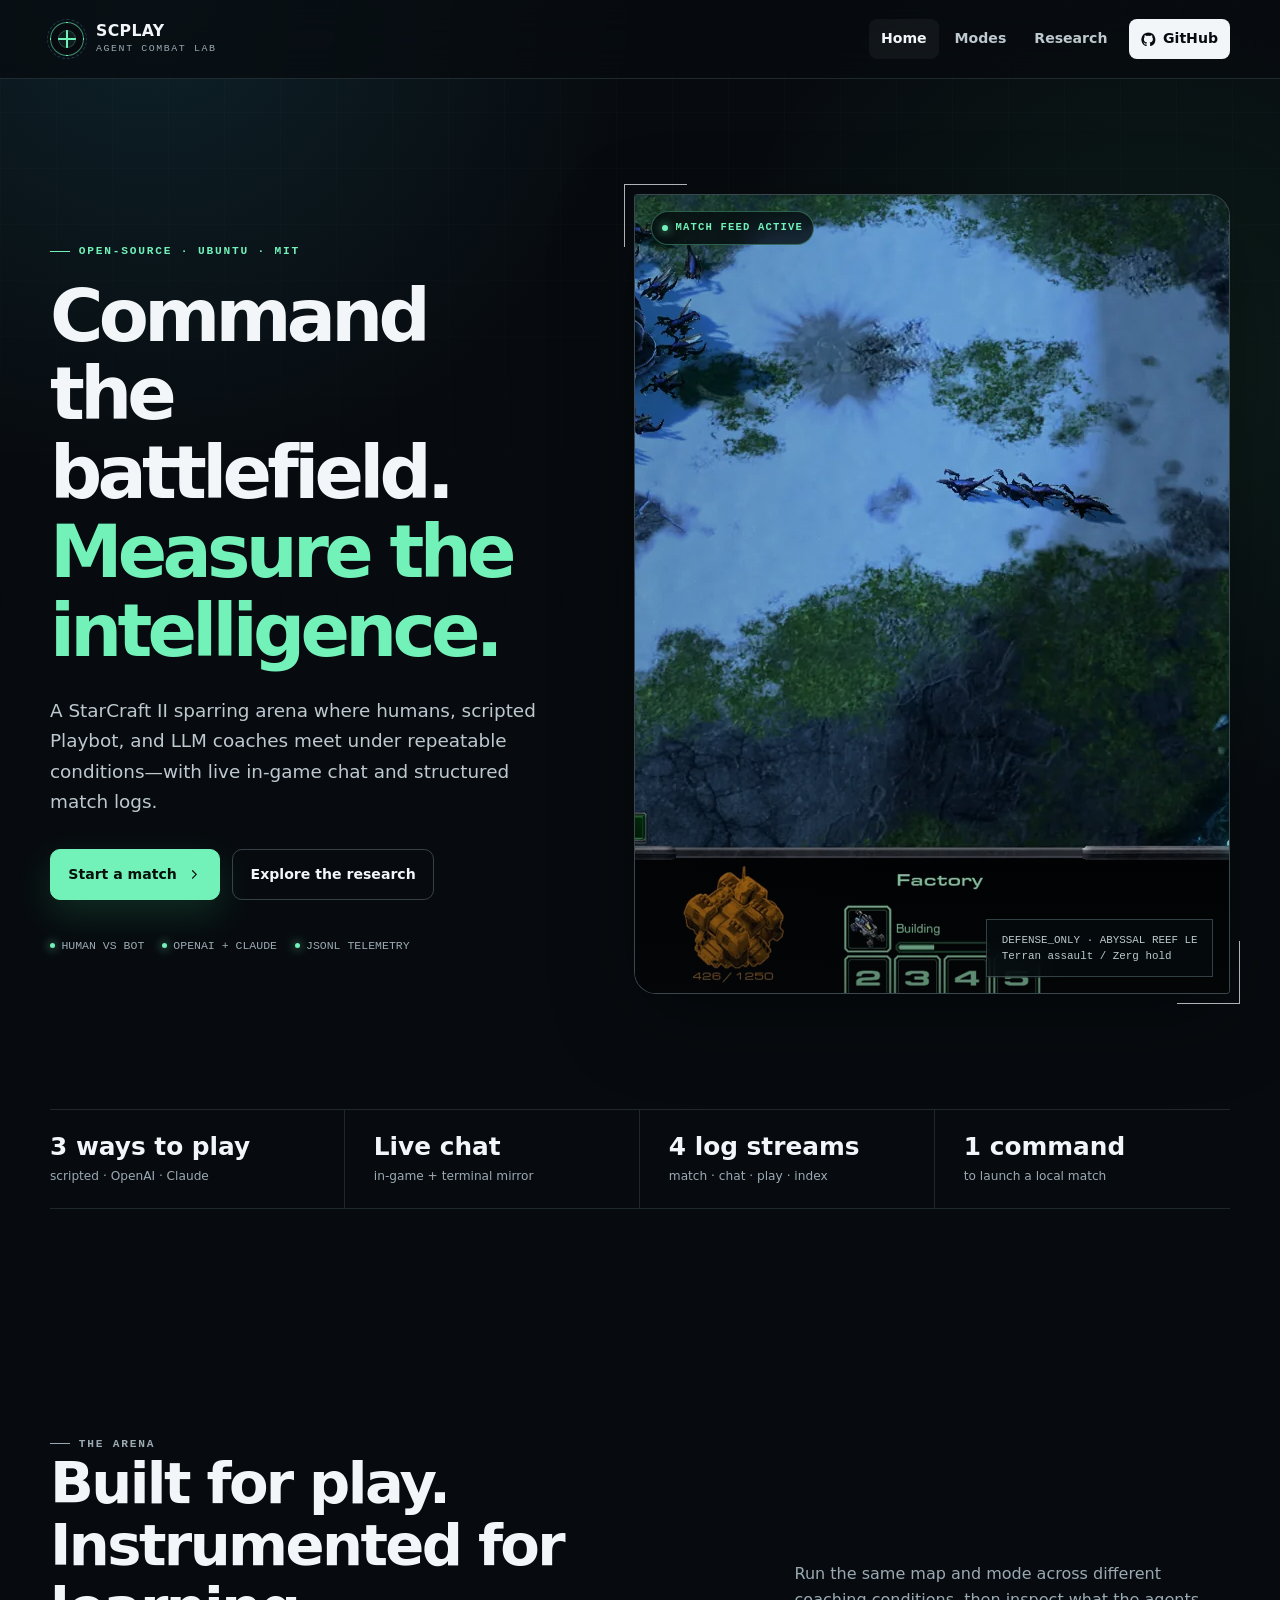
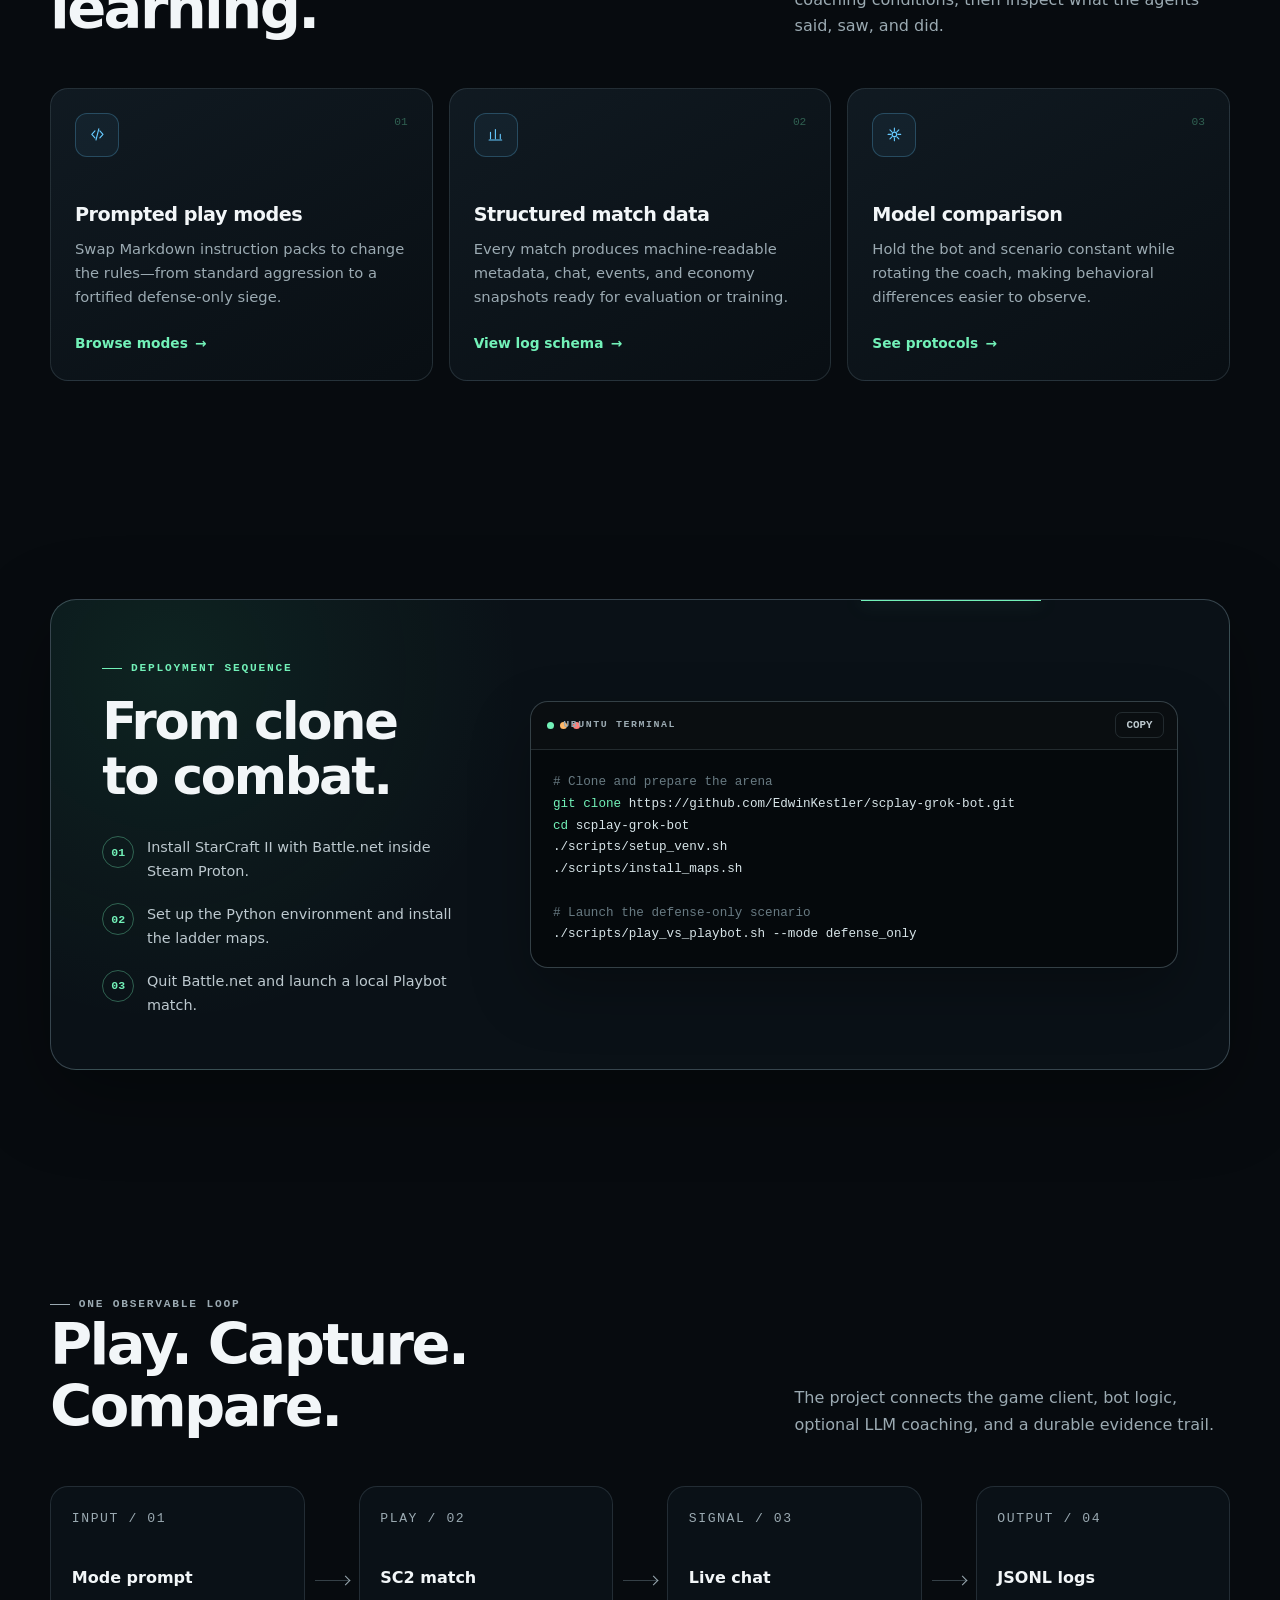
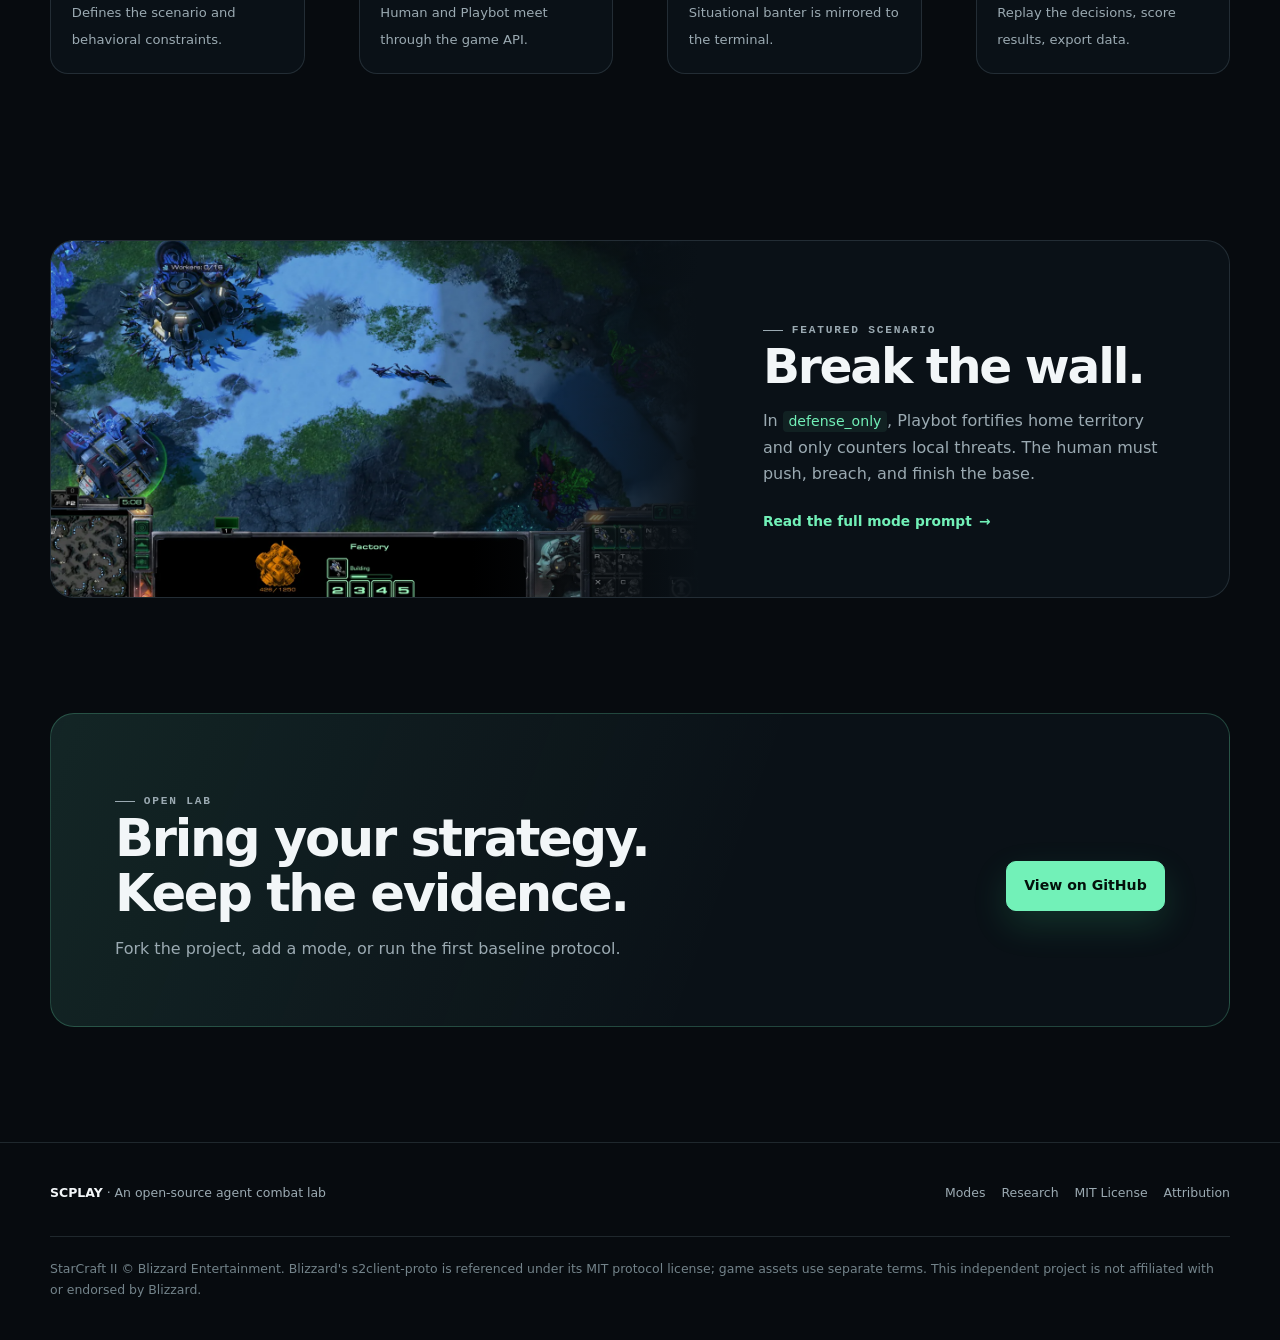
==== commit e13f9189: "updated protocol" ====
--- a/docs/index.html
+++ b/docs/index.html
@@ -196,8 +196,9 @@
         <a href="modes.html">Modes</a>
         <a href="research.html">Research</a>
         <a href="https://github.com/EdwinKestler/scplay-grok-bot/blob/main/LICENSE">MIT License</a>
-      </div>
-      <p class="legal-note">StarCraft II © Blizzard Entertainment. This independent fan research and tooling project is not affiliated with or endorsed by Blizzard.</p>
+        <a href="https://github.com/EdwinKestler/scplay-grok-bot/blob/main/THIRD_PARTY_NOTICES.md">Attribution</a>
+      </div>
+      <p class="legal-note">StarCraft II © Blizzard Entertainment. Blizzard's s2client-proto is referenced under its MIT protocol license; game assets use separate terms. This independent project is not affiliated with or endorsed by Blizzard.</p>
     </div>
   </footer>
 </body>
